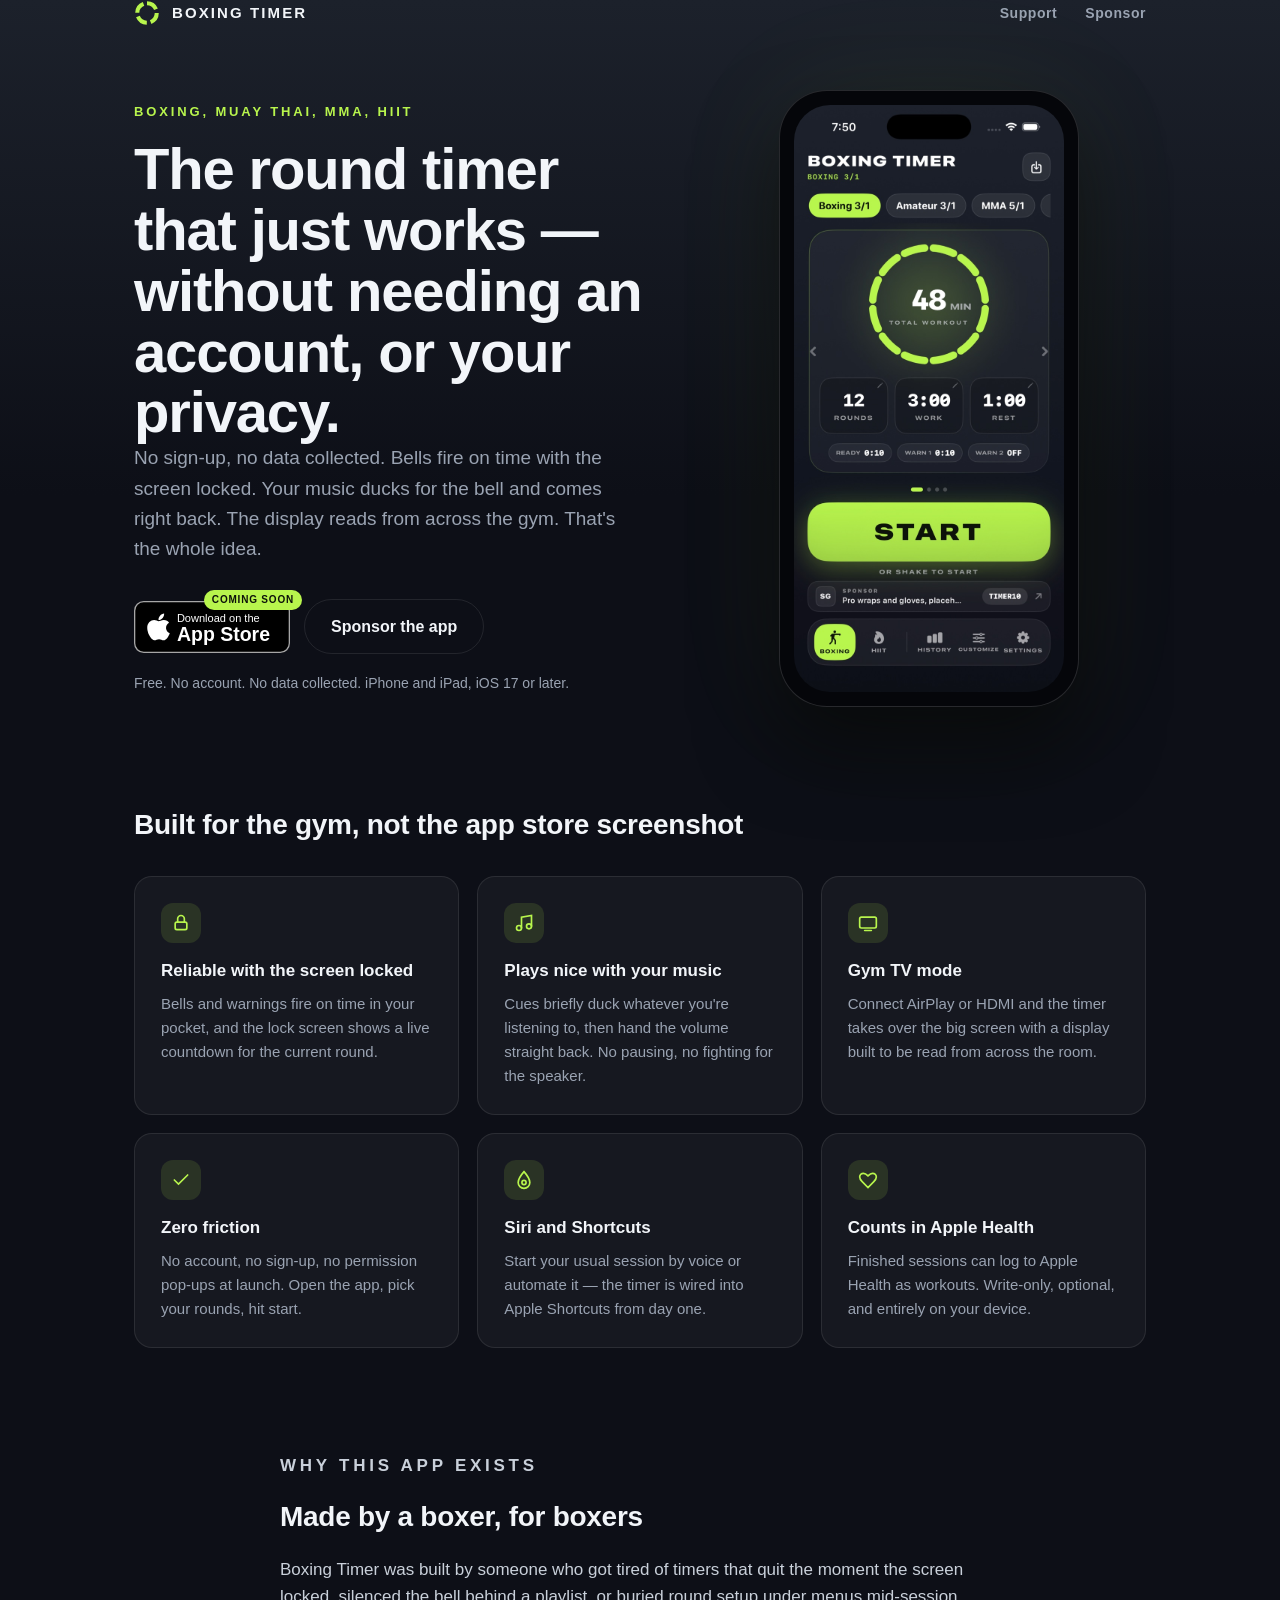
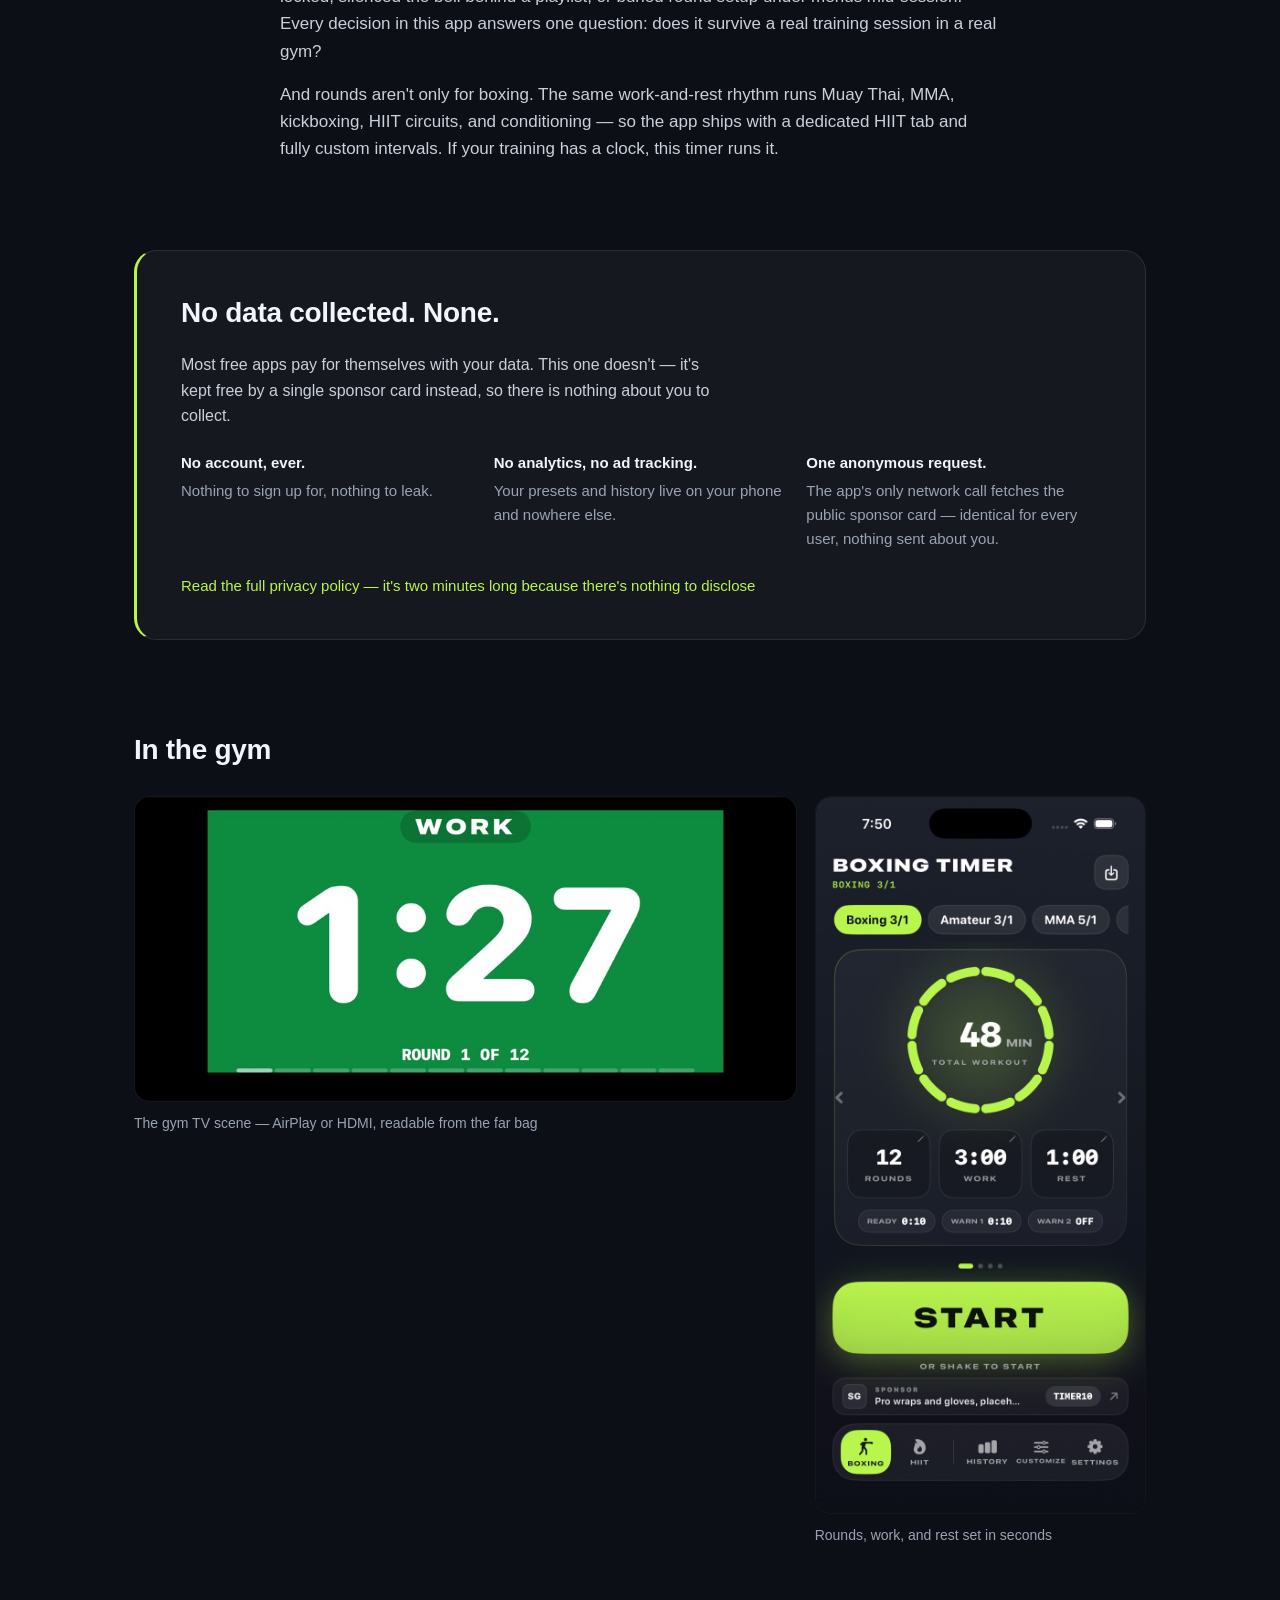
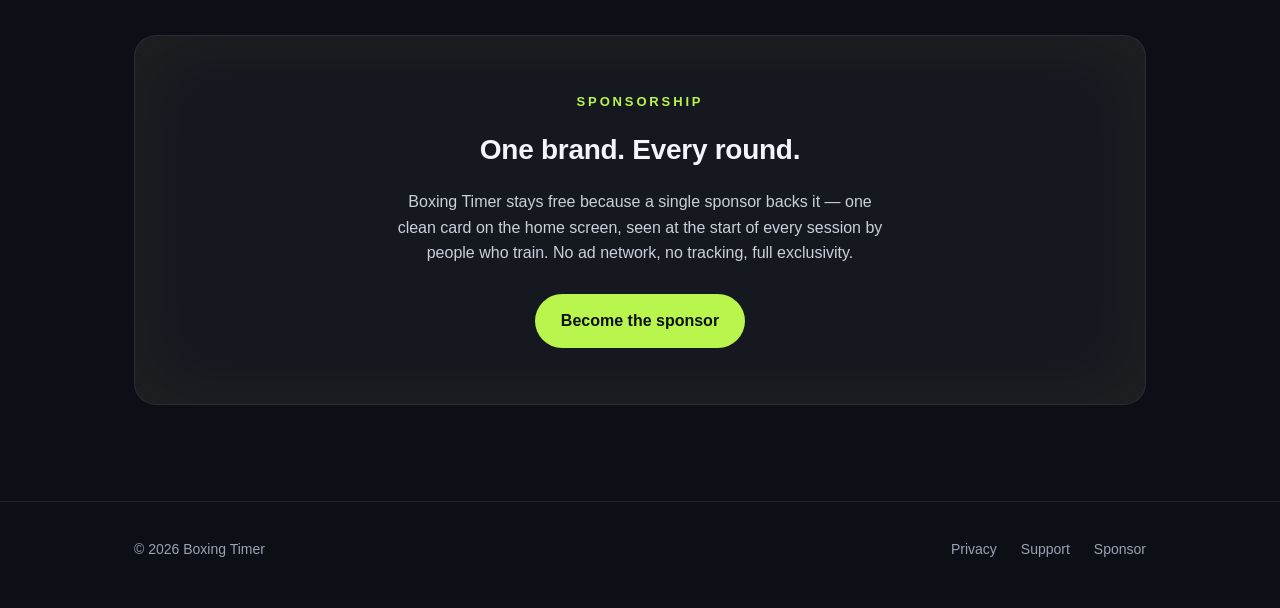
==== index.html @ a77ed573 "feat: lead hero with no-account, no-data promise" ====
<!DOCTYPE html>
<html lang="en">
<head>
<meta charset="utf-8">
<meta name="viewport" content="width=device-width, initial-scale=1">
<title>Boxing Timer — the round timer that just works</title>
<meta name="description" content="A round and interval timer for boxing, Muay Thai, MMA, and HIIT. No account, no data collected. Bells fire on time with the screen locked, your music ducks cleanly, and the display reads from across the gym.">
<meta property="og:title" content="Boxing Timer">
<meta property="og:description" content="The round timer that just works — without needing an account, or your privacy. Boxing, Muay Thai, MMA, and HIIT.">
<meta property="og:url" content="https://theboxingtimer.com">
<meta property="og:image" content="https://theboxingtimer.com/assets/screenshots/home.jpg">
<meta name="theme-color" content="#0d0f17">
<link rel="icon" href="/favicon.svg" type="image/svg+xml">
<link rel="stylesheet" href="/assets/site.css">
<style>
  .hero { display: grid; grid-template-columns: 1.1fr 0.9fr; gap: 48px; align-items: center; padding: 64px 0 40px; }
  .hero-cta { display: flex; gap: 14px; margin-top: 34px; flex-wrap: wrap; }
  .hero-note { color: var(--muted); font-size: 14px; margin-top: 18px; }
  .phone-wrap { display: flex; justify-content: center; }
  .phone {
    width: 300px; padding: 14px; border-radius: 48px;
    background: #05060a; border: 1px solid rgba(255,255,255,0.14);
    box-shadow: 0 40px 80px rgba(0,0,0,0.55), 0 0 120px rgba(184,245,77,0.07);
  }
  .screen-img { display: block; width: 100%; height: auto; border-radius: 36px; }
  .appstore-badge { position: relative; display: inline-flex; align-items: center; }
  .appstore-badge .badge-svg { height: 52px; width: auto; display: block; }
  .appstore-badge .soon-tag { position: absolute; top: -9px; right: -12px; background: var(--accent); color: var(--accent-ink); font-size: 10px; font-weight: 800; letter-spacing: 0.08em; padding: 2px 8px; border-radius: 999px; }
  .features { padding: 56px 0 0; }
  .features h2 { margin-bottom: 28px; }
  .story { max-width: 720px; margin: 0 auto; padding: 88px 0 0; }
  .story p { color: #c9d0da; font-size: 17px; margin-top: 16px; }
  .privacy-band {
    margin-top: 88px; padding: 40px 44px; border-radius: 22px;
    background: var(--panel); border: 1px solid var(--border); border-left: 3px solid var(--accent);
  }
  .privacy-band > p { color: #c9d0da; max-width: 62ch; margin-top: 8px; }
  .privacy-facts { list-style: none; padding: 0; margin: 22px 0; display: grid; grid-template-columns: repeat(3, 1fr); gap: 18px; }
  .privacy-facts li { color: var(--muted); font-size: 15px; }
  .privacy-facts strong { color: var(--text); display: block; margin-bottom: 4px; }
  .privacy-band a { font-size: 15px; }
  .shots { padding: 88px 0 0; }
  .shots h2 { margin-bottom: 24px; }
  .shots-row { display: grid; grid-template-columns: 2fr 1fr; gap: 18px; align-items: start; }
  .shots figure { margin: 0; }
  .shots img { width: 100%; height: auto; display: block; border-radius: 16px; border: 1px solid var(--border); background: #000; }
  .shots figcaption { color: var(--muted); font-size: 14px; margin-top: 10px; }
  .cta-band {
    margin-top: 88px; padding: 56px 44px; border-radius: 22px; text-align: center;
    background: var(--panel); border: 1px solid var(--border);
    box-shadow: 0 0 80px rgba(184, 245, 77, 0.06) inset;
  }
  .cta-band p:not(.kicker) { color: #c9d0da; max-width: 56ch; margin: 0 auto 28px; }
  @media (max-width: 760px) {
    .privacy-facts { grid-template-columns: 1fr; }
    .shots-row { grid-template-columns: 1fr; }
    .privacy-band, .cta-band { padding: 32px 24px; }
  }
  @media (max-width: 860px) {
    .hero { grid-template-columns: 1fr; padding-top: 32px; }
    .phone-wrap { order: -1; }
    .phone { width: 260px; }
  }
</style>
</head>
<body>

<header class="wrap">
  <nav class="nav">
    <a class="brand" href="/">
      <svg width="26" height="26" viewBox="0 0 32 32" aria-hidden="true"><circle cx="16" cy="16" r="12" fill="none" stroke="#b8f54d" stroke-width="5" stroke-dasharray="14 4.85" transform="rotate(-90 16 16)"/></svg>
      BOXING TIMER
    </a>
    <div class="nav-links">
      <a href="/support/">Support</a>
      <a href="/sponsor/">Sponsor</a>
    </div>
  </nav>
</header>

<main class="wrap">
  <section class="hero">
    <div>
      <p class="kicker">Boxing, Muay Thai, MMA, HIIT</p>
      <h1>The round timer that just works&nbsp;&mdash; without needing an account, or your privacy.</h1>
      <p class="lede">No sign-up, no data collected. Bells fire on time with the screen locked. Your music ducks for the bell and comes right back. The display reads from across the gym. That's the whole idea.</p>
      <div class="hero-cta">
        <span class="appstore-badge">
          <svg class="badge-svg" viewBox="0 0 120 40" role="img" aria-label="Download on the App Store — coming soon">
            <rect x="0.5" y="0.5" width="119" height="39" rx="7" fill="#000" stroke="#a6a6a6"/>
            <path fill="#fff" transform="translate(10,8.2) scale(0.046)" d="M318.7 268.7c-.2-36.7 16.4-64.4 50-84.8-18.8-26.9-47.2-41.7-84.7-44.6-35.5-2.9-74.3 20.7-88.5 20.7-15 0-49.4-19.7-76.4-19.7C63.3 141.2 4 184.8 4 273.5q0 39.3 14.4 81.2c12.8 36.7 59 126.7 107.2 125.2 25.2-.6 43-17.9 75.8-17.9 31.8 0 48.3 17.9 76.4 17.9 48.6-.7 90.4-82.5 102.6-119.3-65.2-30.7-61.7-90-61.7-91.9zm-56.6-164.2c27.3-32.4 24.8-61.9 24-72.5-24.1 1.4-52 16.4-67.9 34.9-17.5 19.8-27.8 44.3-25.6 71.9 26.1 2 49.9-11.4 69.5-34.3z"/>
            <text x="33" y="16" fill="#fff" font-size="8.5" font-family="-apple-system, BlinkMacSystemFont, 'Segoe UI', Roboto, sans-serif">Download on the</text>
            <text x="33" y="31" fill="#fff" font-size="15" font-weight="600" font-family="-apple-system, BlinkMacSystemFont, 'Segoe UI', Roboto, sans-serif">App Store</text>
          </svg>
          <span class="soon-tag">COMING SOON</span>
        </span>
        <a class="btn btn-ghost" href="/sponsor/">Sponsor the app</a>
      </div>
      <p class="hero-note">Free. No account. No data collected. iPhone and iPad, iOS 17 or later.</p>
    </div>
    <div class="phone-wrap">
      <div class="phone">
        <img class="screen-img" src="/assets/screenshots/home.jpg" alt="Boxing Timer home screen: preset cards, a segmented ring showing a 48 minute total workout, and a large start button" width="720" height="1565">
      </div>
    </div>
  </section>

  <section class="features">
    <h2>Built for the gym, not the app store screenshot</h2>
    <div class="grid">
      <div class="card">
        <div class="glyph"><svg width="20" height="20" viewBox="0 0 24 24" fill="none" stroke="#b8f54d" stroke-width="2" stroke-linecap="round"><rect x="5" y="11" width="14" height="9" rx="2"/><path d="M8 11V7a4 4 0 0 1 8 0v4"/></svg></div>
        <h3>Reliable with the screen locked</h3>
        <p>Bells and warnings fire on time in your pocket, and the lock screen shows a live countdown for the current round.</p>
      </div>
      <div class="card">
        <div class="glyph"><svg width="20" height="20" viewBox="0 0 24 24" fill="none" stroke="#b8f54d" stroke-width="2" stroke-linecap="round"><path d="M9 18V5l12-2v13"/><circle cx="6" cy="18" r="3"/><circle cx="18" cy="16" r="3"/></svg></div>
        <h3>Plays nice with your music</h3>
        <p>Cues briefly duck whatever you're listening to, then hand the volume straight back. No pausing, no fighting for the speaker.</p>
      </div>
      <div class="card">
        <div class="glyph"><svg width="20" height="20" viewBox="0 0 24 24" fill="none" stroke="#b8f54d" stroke-width="2" stroke-linecap="round"><rect x="2" y="5" width="20" height="13" rx="2"/><path d="M8 21h8"/></svg></div>
        <h3>Gym TV mode</h3>
        <p>Connect AirPlay or HDMI and the timer takes over the big screen with a display built to be read from across the room.</p>
      </div>
      <div class="card">
        <div class="glyph"><svg width="20" height="20" viewBox="0 0 24 24" fill="none" stroke="#b8f54d" stroke-width="2" stroke-linecap="round"><path d="M20 6 9 17l-5-5"/></svg></div>
        <h3>Zero friction</h3>
        <p>No account, no sign-up, no permission pop-ups at launch. Open the app, pick your rounds, hit start.</p>
      </div>
      <div class="card">
        <div class="glyph"><svg width="20" height="20" viewBox="0 0 24 24" fill="none" stroke="#b8f54d" stroke-width="2" stroke-linecap="round"><path d="M12 2a7 7 0 0 1 7 7c0 5-7 13-7 13S5 14 5 9a7 7 0 0 1 7-7Z" transform="rotate(180 12 12)"/><circle cx="12" cy="15" r="2.5"/></svg></div>
        <h3>Siri and Shortcuts</h3>
        <p>Start your usual session by voice or automate it — the timer is wired into Apple Shortcuts from day one.</p>
      </div>
      <div class="card">
        <div class="glyph"><svg width="20" height="20" viewBox="0 0 24 24" fill="none" stroke="#b8f54d" stroke-width="2" stroke-linecap="round"><path d="M19 14c1.5-1.5 3-3.4 3-5.5A4.5 4.5 0 0 0 17.5 4c-2 0-3.5 1-5.5 3-2-2-3.5-3-5.5-3A4.5 4.5 0 0 0 2 8.5c0 2.1 1.5 4 3 5.5l7 7Z"/></svg></div>
        <h3>Counts in Apple Health</h3>
        <p>Finished sessions can log to Apple Health as workouts. Write-only, optional, and entirely on your device.</p>
      </div>
    </div>
  </section>

  <section class="story">
    <p class="kicker">Why this app exists</p>
    <h2>Made by a boxer, for boxers</h2>
    <p>Boxing Timer was built by someone who got tired of timers that quit the moment the screen locked, silenced the bell behind a playlist, or buried round setup under menus mid-session. Every decision in this app answers one question: does it survive a real training session in a real gym?</p>
    <p>And rounds aren't only for boxing. The same work-and-rest rhythm runs Muay Thai, MMA, kickboxing, HIIT circuits, and conditioning — so the app ships with a dedicated HIIT tab and fully custom intervals. If your training has a clock, this timer runs it.</p>
  </section>

  <section class="privacy-band">
    <h2>No data collected. None.</h2>
    <p>Most free apps pay for themselves with your data. This one doesn't — it's kept free by a single sponsor card instead, so there is nothing about you to collect.</p>
    <ul class="privacy-facts">
      <li><strong>No account, ever.</strong> Nothing to sign up for, nothing to leak.</li>
      <li><strong>No analytics, no ad tracking.</strong> Your presets and history live on your phone and nowhere else.</li>
      <li><strong>One anonymous request.</strong> The app's only network call fetches the public sponsor card — identical for every user, nothing sent about you.</li>
    </ul>
    <a href="/privacy/">Read the full privacy policy — it's two minutes long because there's nothing to disclose</a>
  </section>

  <section class="shots">
    <h2>In the gym</h2>
    <div class="shots-row">
      <figure>
        <img src="/assets/screenshots/tv.jpg" alt="Boxing Timer gym TV scene showing a green work round with a large countdown">
        <figcaption>The gym TV scene — AirPlay or HDMI, readable from the far bag</figcaption>
      </figure>
      <figure>
        <img src="/assets/screenshots/home.jpg" alt="Boxing Timer home screen with preset cards and start button">
        <figcaption>Rounds, work, and rest set in seconds</figcaption>
      </figure>
    </div>
  </section>

  <section class="cta-band">
    <p class="kicker">Sponsorship</p>
    <h2>One brand. Every round.</h2>
    <p>Boxing Timer stays free because a single sponsor backs it — one clean card on the home screen, seen at the start of every session by people who train. No ad network, no tracking, full exclusivity.</p>
    <a class="btn btn-primary" href="/sponsor/">Become the sponsor</a>
  </section>
</main>

<footer>
  <div class="wrap foot">
    <span>&copy; 2026 Boxing Timer</span>
    <div class="foot-links">
      <a href="/privacy/">Privacy</a>
      <a href="/support/">Support</a>
      <a href="/sponsor/">Sponsor</a>
    </div>
  </div>
</footer>

</body>
</html>
---- assets/site.css ----
:root {
  --bg-top: #1c212b;
  --bg-bottom: #0d0f17;
  --panel: rgba(255, 255, 255, 0.04);
  --border: rgba(255, 255, 255, 0.09);
  --text: #f2f5f9;
  --muted: #9aa3b2;
  --accent: #b8f54d;
  --accent-ink: #0d120a;
  --work: #0d8c40;
  --rest: #c71f1f;
  --ready: #ed9e0d;
}

* { margin: 0; padding: 0; box-sizing: border-box; }

html { scroll-behavior: smooth; }

body {
  font-family: -apple-system, BlinkMacSystemFont, "Segoe UI", Roboto, Helvetica, Arial, sans-serif;
  background: linear-gradient(180deg, var(--bg-top) 0%, var(--bg-bottom) 55%) fixed, var(--bg-bottom);
  color: var(--text);
  line-height: 1.6;
  -webkit-font-smoothing: antialiased;
}

.wrap { max-width: 1060px; margin: 0 auto; padding: 0 24px; }

a { color: var(--accent); text-decoration: none; }
a:hover { text-decoration: underline; }

/* Header */
header { padding: 28px 0; }
.nav { display: flex; align-items: center; justify-content: space-between; }
.brand { display: flex; align-items: center; gap: 12px; color: var(--text); font-weight: 800; letter-spacing: 0.14em; font-size: 15px; }
.brand:hover { text-decoration: none; }
.brand svg { display: block; }
.nav-links { display: flex; gap: 28px; }
.nav-links a { color: var(--muted); font-size: 14px; font-weight: 600; letter-spacing: 0.04em; }
.nav-links a:hover { color: var(--text); text-decoration: none; }

/* Type */
h1 { font-size: clamp(38px, 6vw, 58px); line-height: 1.05; font-weight: 800; letter-spacing: -0.02em; }
h2 { font-size: 28px; font-weight: 800; letter-spacing: -0.01em; margin-bottom: 16px; }
.kicker { color: var(--accent); font-size: 13px; font-weight: 700; letter-spacing: 0.22em; text-transform: uppercase; margin-bottom: 16px; }
.lede { color: var(--muted); font-size: 19px; max-width: 46ch; }

/* Buttons */
.btn { display: inline-flex; align-items: center; gap: 10px; padding: 14px 26px; border-radius: 999px; font-weight: 700; font-size: 16px; }
.btn-primary { background: var(--accent); color: var(--accent-ink); }
.btn-primary:hover { text-decoration: none; filter: brightness(1.06); }
.btn-ghost { border: 1px solid var(--border); color: var(--text); }
.btn-ghost:hover { text-decoration: none; border-color: var(--muted); }

/* Cards */
.grid { display: grid; grid-template-columns: repeat(3, 1fr); gap: 18px; }
.card { background: var(--panel); border: 1px solid var(--border); border-radius: 18px; padding: 26px; }
.card h3 { font-size: 17px; font-weight: 700; margin: 14px 0 8px; }
.card p { color: var(--muted); font-size: 15px; }
.card .glyph { width: 40px; height: 40px; border-radius: 12px; background: rgba(184, 245, 77, 0.12); display: flex; align-items: center; justify-content: center; }

/* Prose pages (privacy, support, sponsor) */
.prose { max-width: 720px; margin: 0 auto; padding: 40px 0 80px; }
.prose h1 { font-size: 38px; margin-bottom: 8px; }
.prose .updated { color: var(--muted); font-size: 14px; margin-bottom: 40px; }
.prose h2 { font-size: 21px; margin: 40px 0 12px; }
.prose p, .prose li { color: #c9d0da; font-size: 16px; }
.prose ul { padding-left: 22px; margin: 12px 0; }
.prose li { margin: 6px 0; }
.prose strong { color: var(--text); }
.prose .callout { background: var(--panel); border: 1px solid var(--border); border-left: 3px solid var(--accent); border-radius: 12px; padding: 18px 22px; margin: 24px 0; }

/* Footer */
footer { border-top: 1px solid var(--border); margin-top: 96px; padding: 36px 0 48px; }
.foot { display: flex; align-items: center; justify-content: space-between; flex-wrap: wrap; gap: 16px; }
.foot-links { display: flex; gap: 24px; }
.foot a, .foot span { color: var(--muted); font-size: 14px; }
.foot a:hover { color: var(--text); text-decoration: none; }

@media (max-width: 760px) {
  .grid { grid-template-columns: 1fr; }
  .nav-links { gap: 18px; }
}
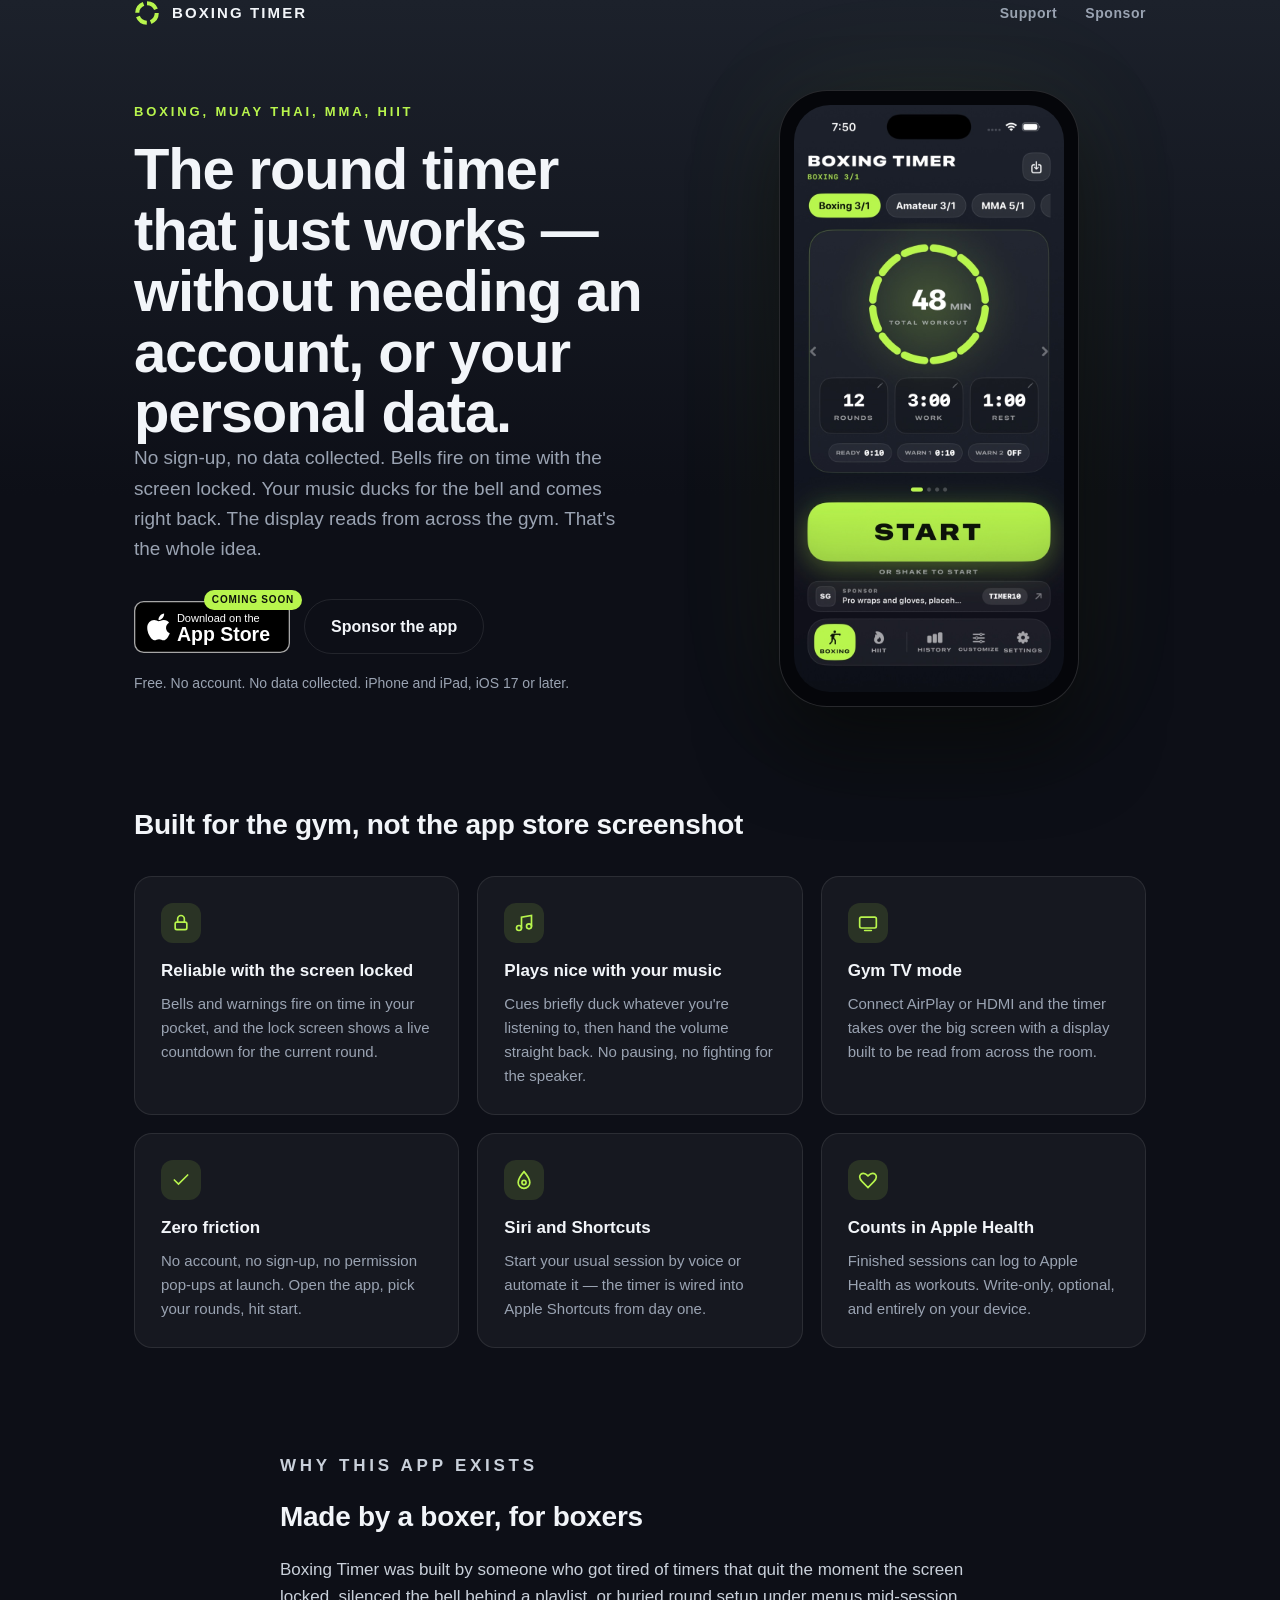
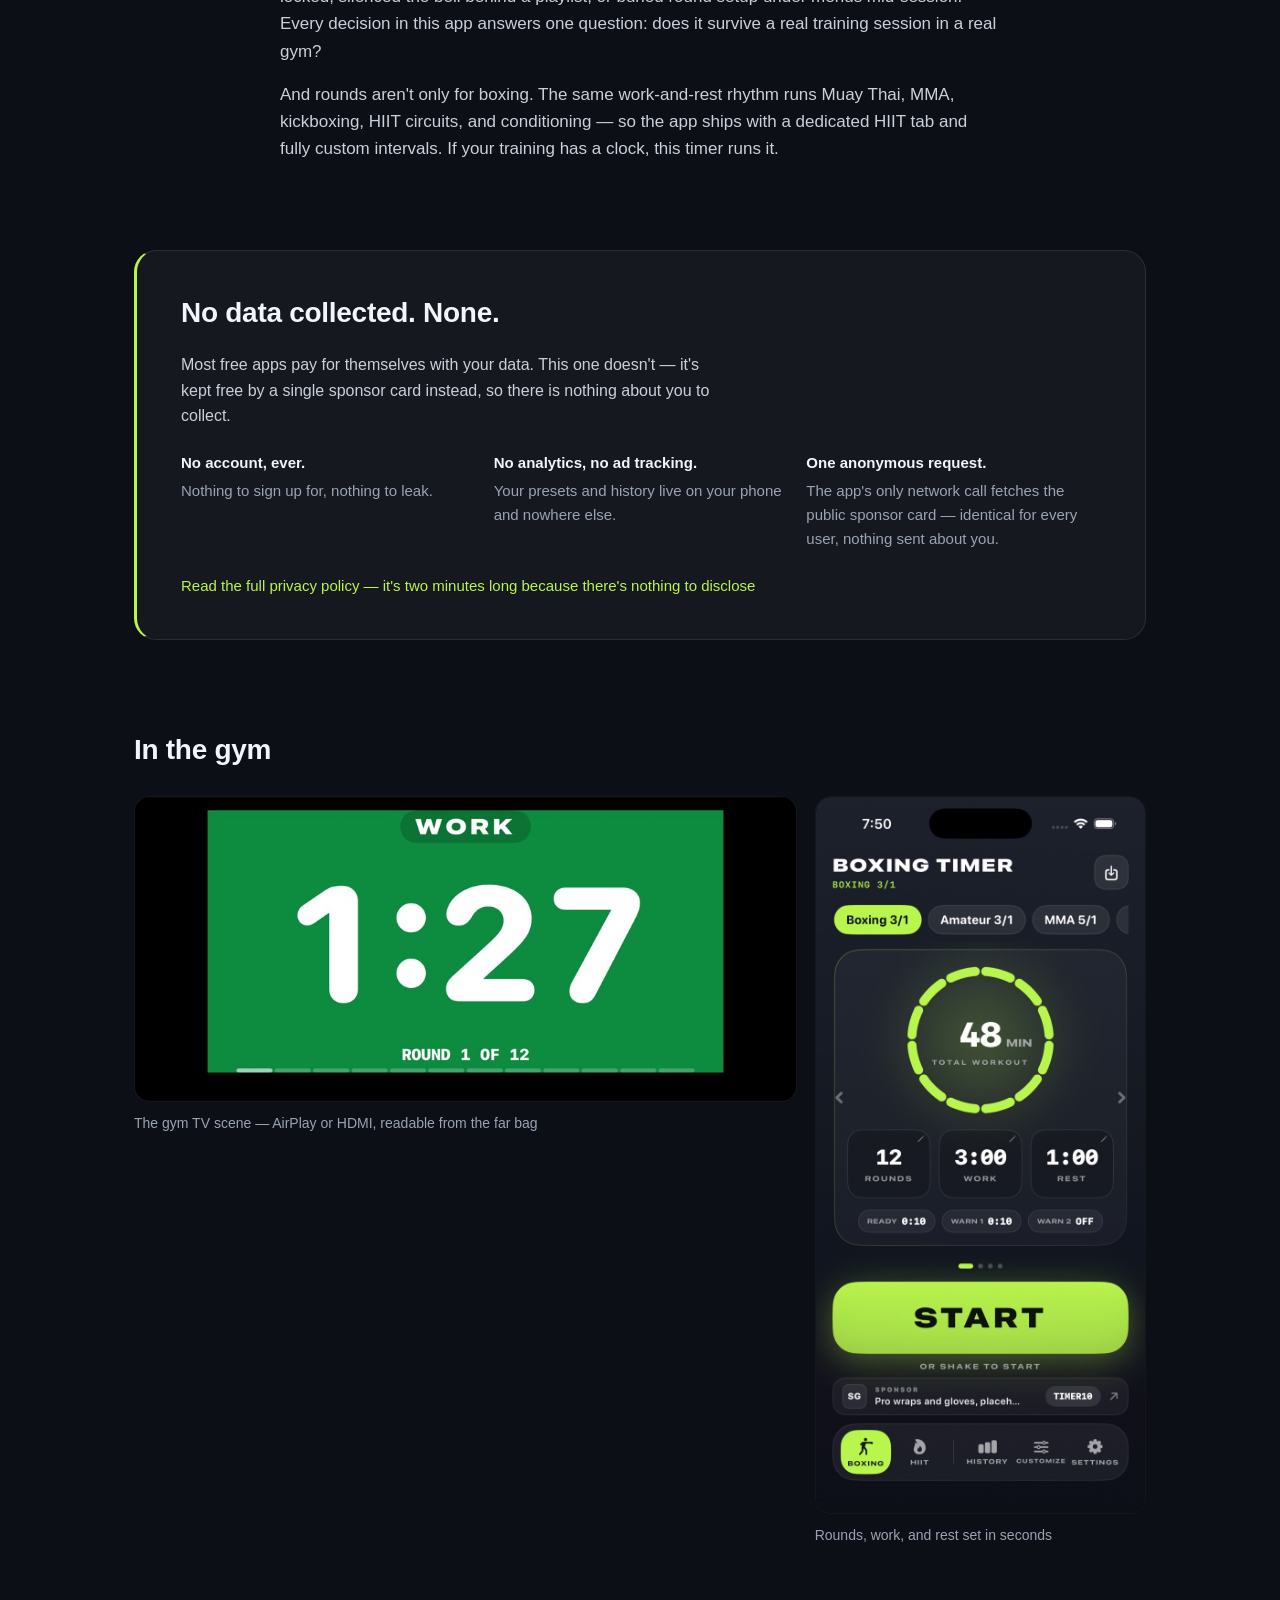
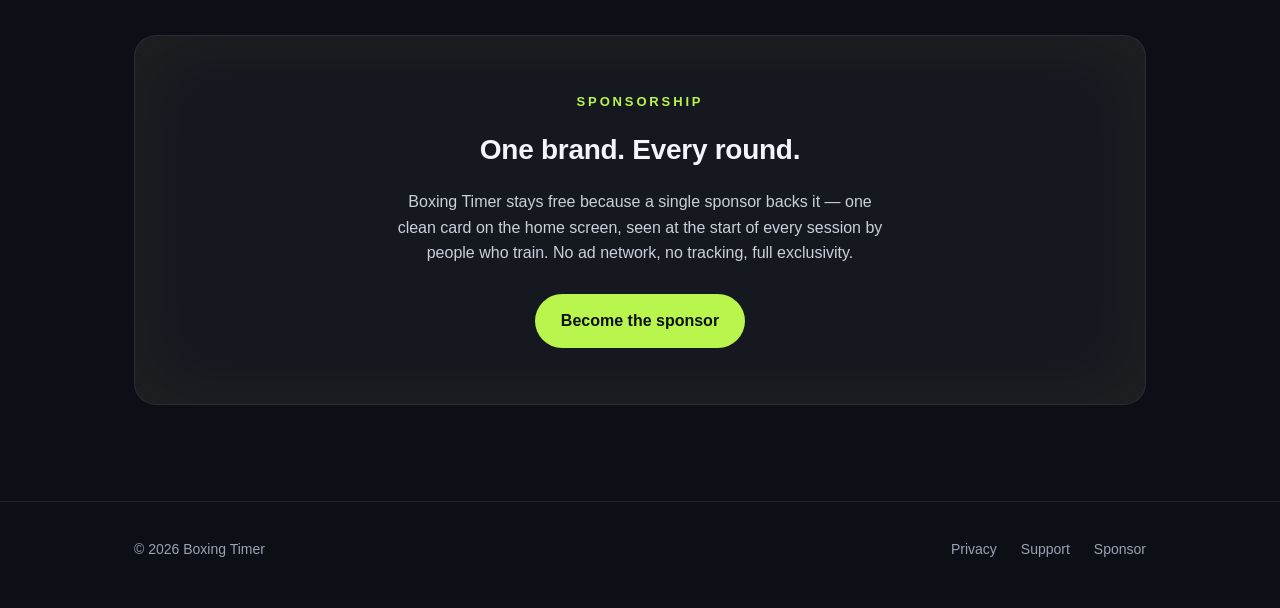
==== commit 782622a8: "feat: say personal data instead of privacy in the hero" ====
--- a/index.html
+++ b/index.html
@@ -6,7 +6,7 @@
 <title>Boxing Timer — the round timer that just works</title>
 <meta name="description" content="A round and interval timer for boxing, Muay Thai, MMA, and HIIT. No account, no data collected. Bells fire on time with the screen locked, your music ducks cleanly, and the display reads from across the gym.">
 <meta property="og:title" content="Boxing Timer">
-<meta property="og:description" content="The round timer that just works — without needing an account, or your privacy. Boxing, Muay Thai, MMA, and HIIT.">
+<meta property="og:description" content="The round timer that just works — without needing an account, or your personal data. Boxing, Muay Thai, MMA, and HIIT.">
 <meta property="og:url" content="https://theboxingtimer.com">
 <meta property="og:image" content="https://theboxingtimer.com/assets/screenshots/home.jpg">
 <meta name="theme-color" content="#0d0f17">
@@ -82,7 +82,7 @@
   <section class="hero">
     <div>
       <p class="kicker">Boxing, Muay Thai, MMA, HIIT</p>
-      <h1>The round timer that just works&nbsp;&mdash; without needing an account, or your privacy.</h1>
+      <h1>The round timer that just works&nbsp;&mdash; without needing an account, or your personal data.</h1>
       <p class="lede">No sign-up, no data collected. Bells fire on time with the screen locked. Your music ducks for the bell and comes right back. The display reads from across the gym. That's the whole idea.</p>
       <div class="hero-cta">
         <span class="appstore-badge">
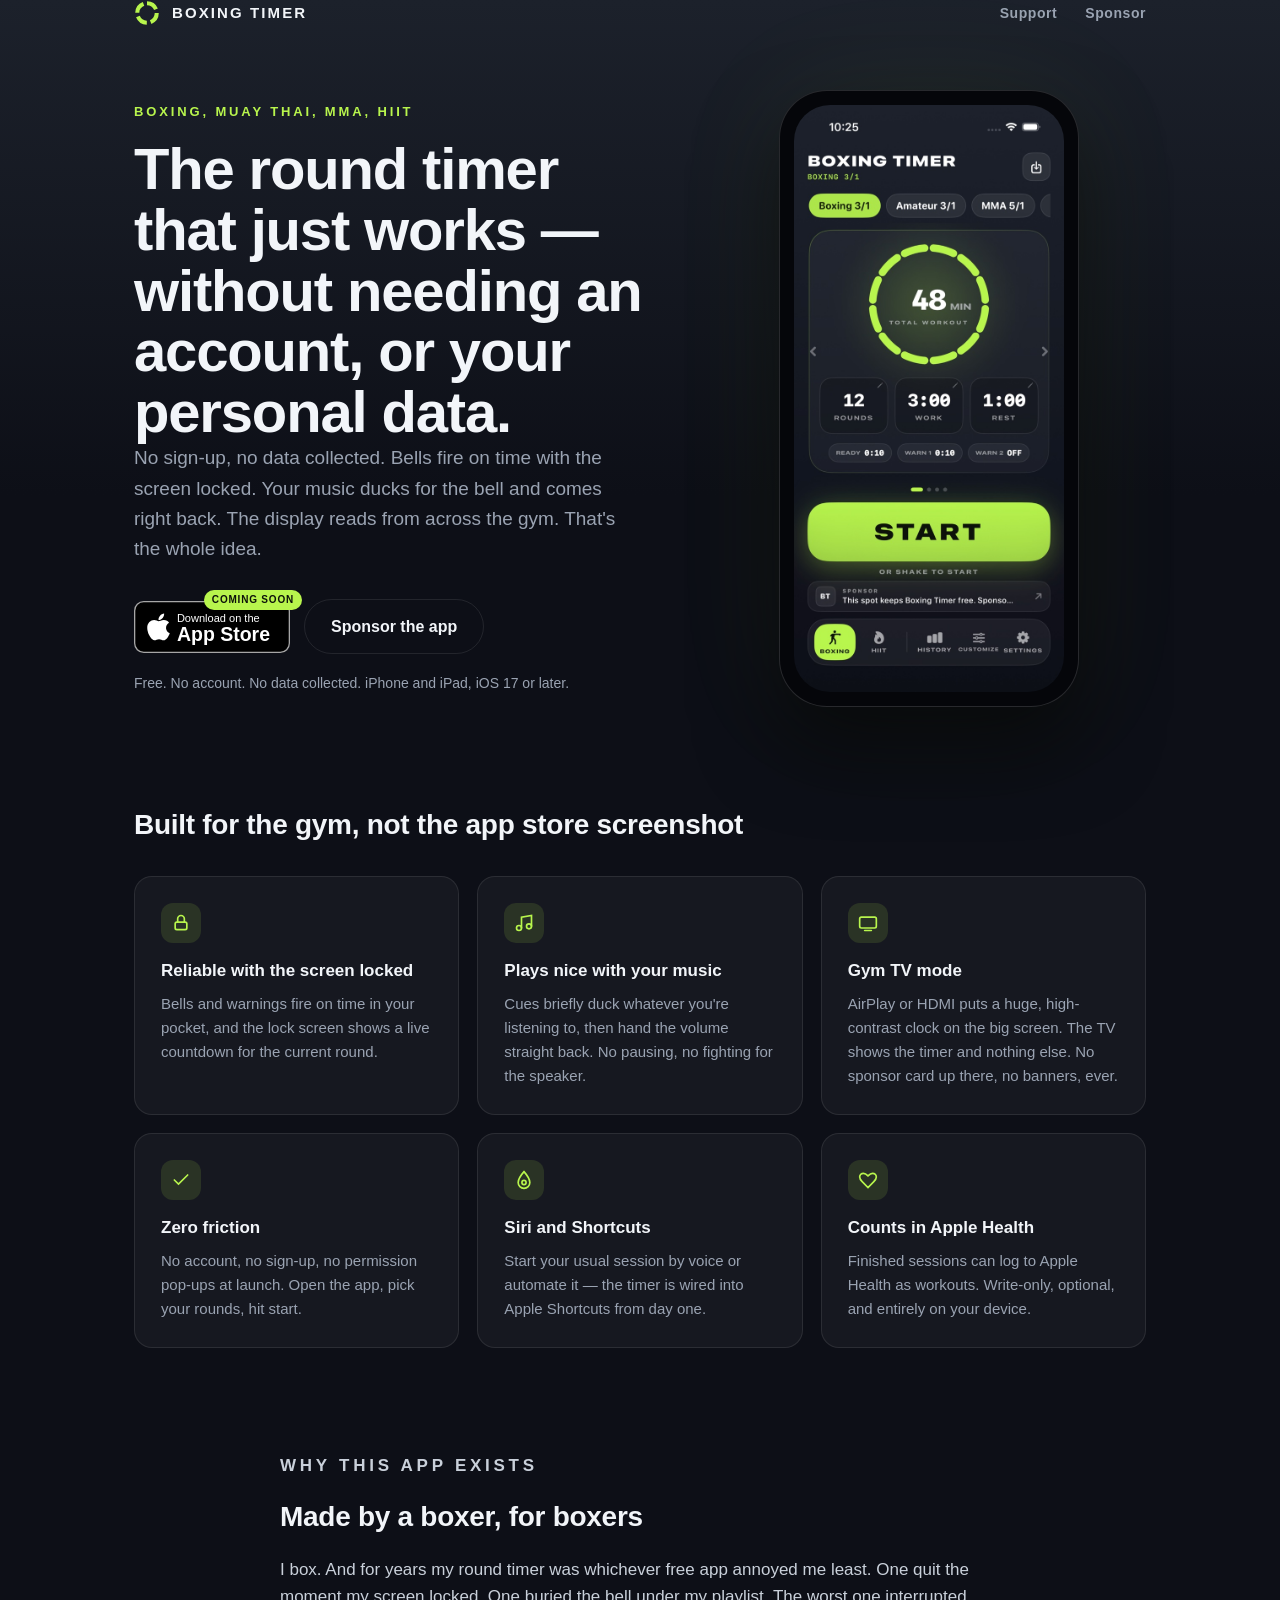
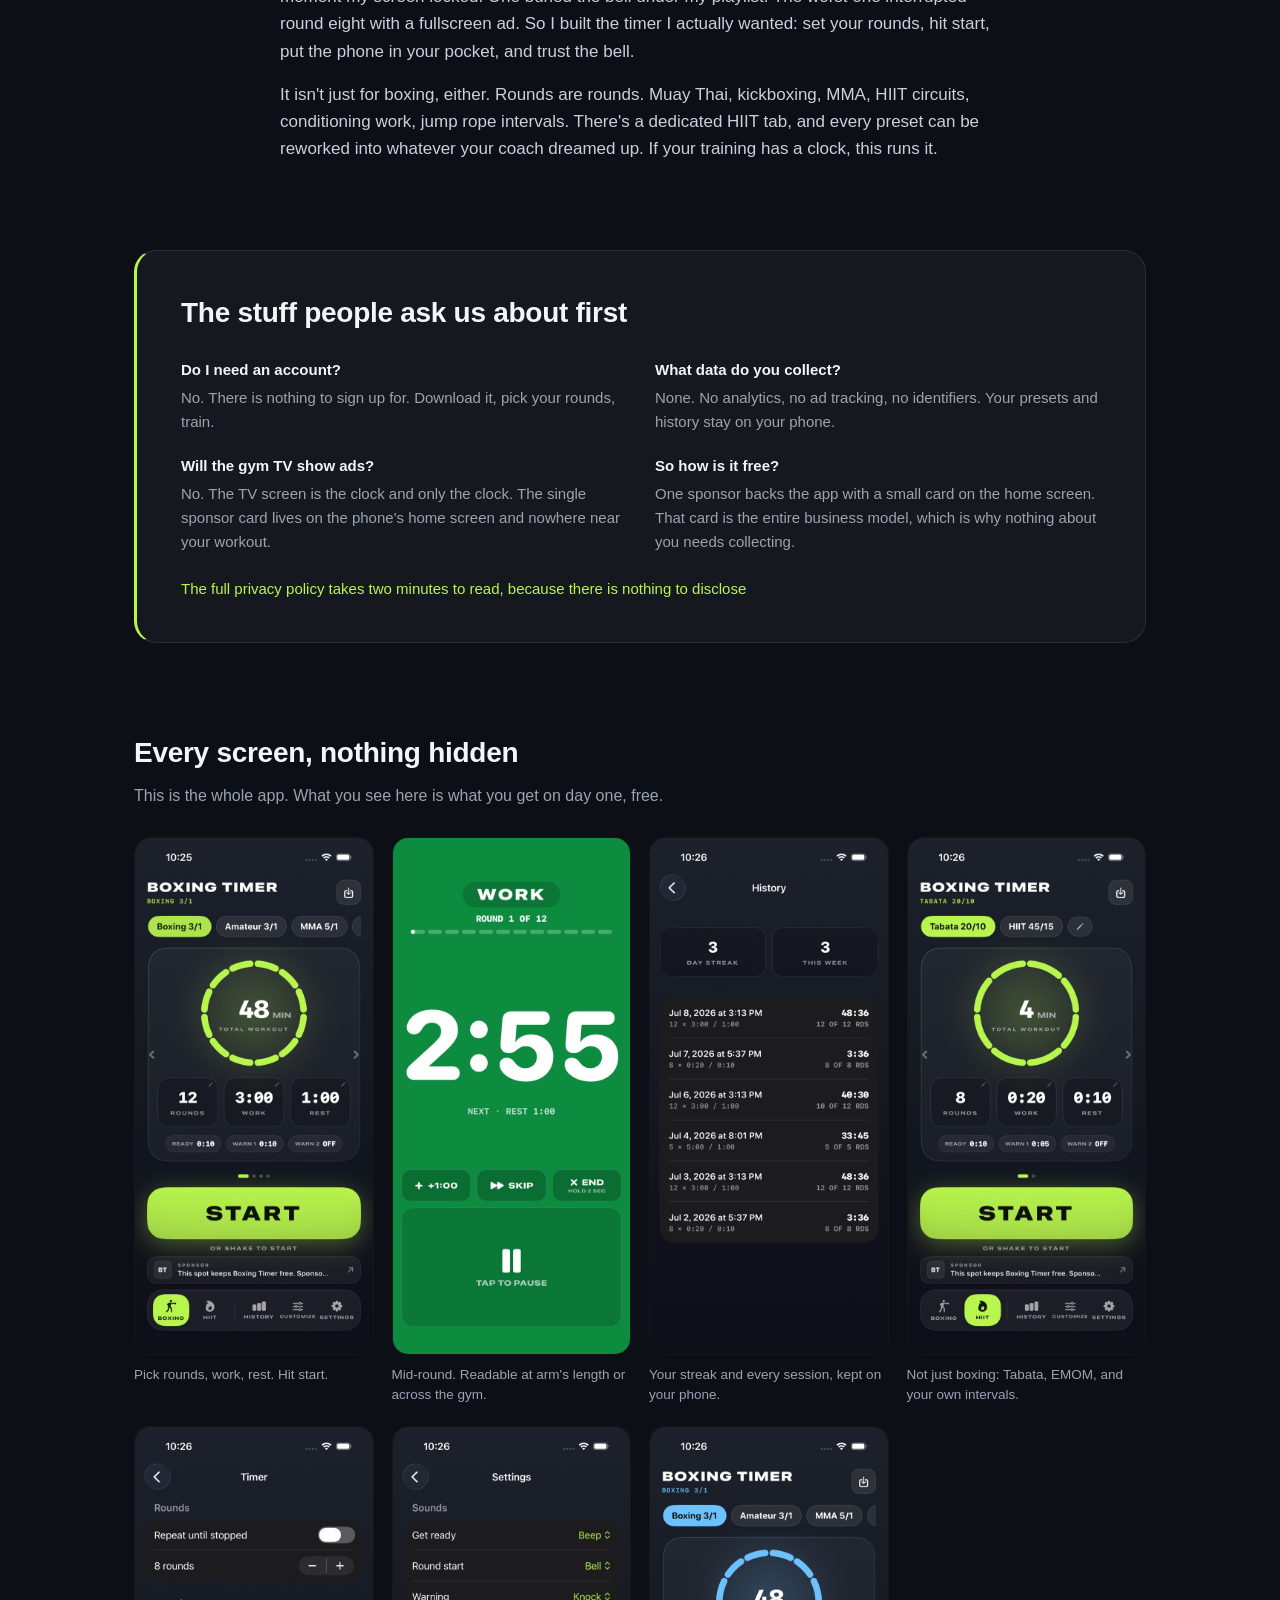
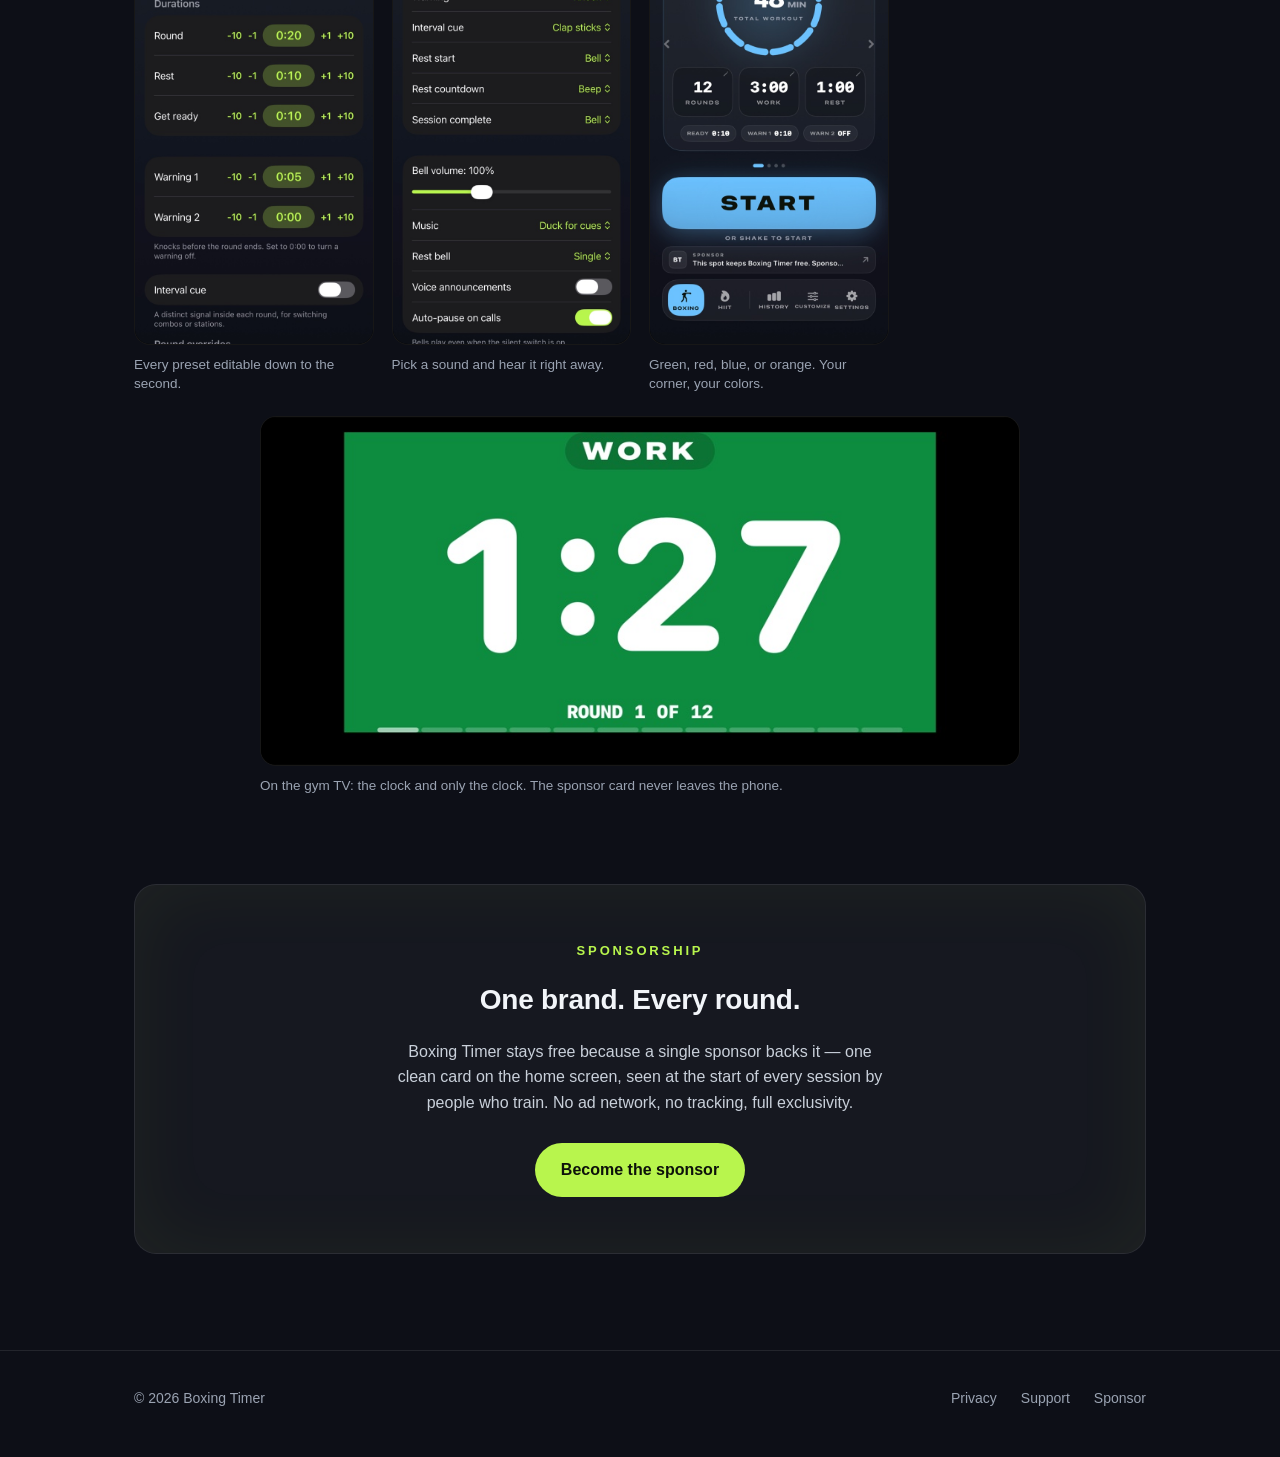
==== commit e3bdd877: "feat: full screenshot set, faq band, first-person story, cleaner tv copy" ====
--- a/index.html
+++ b/index.html
@@ -35,16 +35,19 @@
     background: var(--panel); border: 1px solid var(--border); border-left: 3px solid var(--accent);
   }
   .privacy-band > p { color: #c9d0da; max-width: 62ch; margin-top: 8px; }
-  .privacy-facts { list-style: none; padding: 0; margin: 22px 0; display: grid; grid-template-columns: repeat(3, 1fr); gap: 18px; }
+  .privacy-facts { list-style: none; padding: 0; margin: 22px 0; display: grid; grid-template-columns: repeat(2, 1fr); gap: 20px 28px; }
   .privacy-facts li { color: var(--muted); font-size: 15px; }
   .privacy-facts strong { color: var(--text); display: block; margin-bottom: 4px; }
   .privacy-band a { font-size: 15px; }
   .shots { padding: 88px 0 0; }
-  .shots h2 { margin-bottom: 24px; }
-  .shots-row { display: grid; grid-template-columns: 2fr 1fr; gap: 18px; align-items: start; }
+  .shots h2 { margin-bottom: 8px; }
+  .shots-intro { color: var(--muted); margin-bottom: 28px; }
+  .shots-row { display: grid; grid-template-columns: repeat(4, 1fr); gap: 22px 18px; align-items: start; }
   .shots figure { margin: 0; }
+  .shots figure.wide { grid-column: 1 / -1; max-width: 760px; justify-self: center; }
   .shots img { width: 100%; height: auto; display: block; border-radius: 16px; border: 1px solid var(--border); background: #000; }
-  .shots figcaption { color: var(--muted); font-size: 14px; margin-top: 10px; }
+  .shots figcaption { color: var(--muted); font-size: 13.5px; margin-top: 10px; line-height: 1.45; }
+  @media (max-width: 900px) { .shots-row { grid-template-columns: repeat(2, 1fr); } }
   .cta-band {
     margin-top: 88px; padding: 56px 44px; border-radius: 22px; text-align: center;
     background: var(--panel); border: 1px solid var(--border);
@@ -121,7 +124,7 @@
       <div class="card">
         <div class="glyph"><svg width="20" height="20" viewBox="0 0 24 24" fill="none" stroke="#b8f54d" stroke-width="2" stroke-linecap="round"><rect x="2" y="5" width="20" height="13" rx="2"/><path d="M8 21h8"/></svg></div>
         <h3>Gym TV mode</h3>
-        <p>Connect AirPlay or HDMI and the timer takes over the big screen with a display built to be read from across the room.</p>
+        <p>AirPlay or HDMI puts a huge, high-contrast clock on the big screen. The TV shows the timer and nothing else. No sponsor card up there, no banners, ever.</p>
       </div>
       <div class="card">
         <div class="glyph"><svg width="20" height="20" viewBox="0 0 24 24" fill="none" stroke="#b8f54d" stroke-width="2" stroke-linecap="round"><path d="M20 6 9 17l-5-5"/></svg></div>
@@ -144,31 +147,56 @@
   <section class="story">
     <p class="kicker">Why this app exists</p>
     <h2>Made by a boxer, for boxers</h2>
-    <p>Boxing Timer was built by someone who got tired of timers that quit the moment the screen locked, silenced the bell behind a playlist, or buried round setup under menus mid-session. Every decision in this app answers one question: does it survive a real training session in a real gym?</p>
-    <p>And rounds aren't only for boxing. The same work-and-rest rhythm runs Muay Thai, MMA, kickboxing, HIIT circuits, and conditioning — so the app ships with a dedicated HIIT tab and fully custom intervals. If your training has a clock, this timer runs it.</p>
+    <p>I box. And for years my round timer was whichever free app annoyed me least. One quit the moment my screen locked. One buried the bell under my playlist. The worst one interrupted round eight with a fullscreen ad. So I built the timer I actually wanted: set your rounds, hit start, put the phone in your pocket, and trust the bell.</p>
+    <p>It isn't just for boxing, either. Rounds are rounds. Muay Thai, kickboxing, MMA, HIIT circuits, conditioning work, jump rope intervals. There's a dedicated HIIT tab, and every preset can be reworked into whatever your coach dreamed up. If your training has a clock, this runs it.</p>
   </section>
 
   <section class="privacy-band">
-    <h2>No data collected. None.</h2>
-    <p>Most free apps pay for themselves with your data. This one doesn't — it's kept free by a single sponsor card instead, so there is nothing about you to collect.</p>
+    <h2>The stuff people ask us about first</h2>
     <ul class="privacy-facts">
-      <li><strong>No account, ever.</strong> Nothing to sign up for, nothing to leak.</li>
-      <li><strong>No analytics, no ad tracking.</strong> Your presets and history live on your phone and nowhere else.</li>
-      <li><strong>One anonymous request.</strong> The app's only network call fetches the public sponsor card — identical for every user, nothing sent about you.</li>
+      <li><strong>Do I need an account?</strong> No. There is nothing to sign up for. Download it, pick your rounds, train.</li>
+      <li><strong>What data do you collect?</strong> None. No analytics, no ad tracking, no identifiers. Your presets and history stay on your phone.</li>
+      <li><strong>Will the gym TV show ads?</strong> No. The TV screen is the clock and only the clock. The single sponsor card lives on the phone's home screen and nowhere near your workout.</li>
+      <li><strong>So how is it free?</strong> One sponsor backs the app with a small card on the home screen. That card is the entire business model, which is why nothing about you needs collecting.</li>
     </ul>
-    <a href="/privacy/">Read the full privacy policy — it's two minutes long because there's nothing to disclose</a>
+    <a href="/privacy/">The full privacy policy takes two minutes to read, because there is nothing to disclose</a>
   </section>
 
   <section class="shots">
-    <h2>In the gym</h2>
+    <h2>Every screen, nothing hidden</h2>
+    <p class="shots-intro">This is the whole app. What you see here is what you get on day one, free.</p>
     <div class="shots-row">
       <figure>
-        <img src="/assets/screenshots/tv.jpg" alt="Boxing Timer gym TV scene showing a green work round with a large countdown">
-        <figcaption>The gym TV scene — AirPlay or HDMI, readable from the far bag</figcaption>
-      </figure>
-      <figure>
-        <img src="/assets/screenshots/home.jpg" alt="Boxing Timer home screen with preset cards and start button">
-        <figcaption>Rounds, work, and rest set in seconds</figcaption>
+        <img src="/assets/screenshots/home.jpg" alt="Home screen with boxing presets, a segmented ring, and a large start button">
+        <figcaption>Pick rounds, work, rest. Hit start.</figcaption>
+      </figure>
+      <figure>
+        <img src="/assets/screenshots/session.jpg" alt="A running work round with the countdown and round number">
+        <figcaption>Mid-round. Readable at arm's length or across the gym.</figcaption>
+      </figure>
+      <figure>
+        <img src="/assets/screenshots/history.jpg" alt="History screen with weekly stats and logged workouts">
+        <figcaption>Your streak and every session, kept on your phone.</figcaption>
+      </figure>
+      <figure>
+        <img src="/assets/screenshots/hiit.jpg" alt="HIIT tab with Tabata and interval presets">
+        <figcaption>Not just boxing: Tabata, EMOM, and your own intervals.</figcaption>
+      </figure>
+      <figure>
+        <img src="/assets/screenshots/customize.jpg" alt="Customize screen for editing presets">
+        <figcaption>Every preset editable down to the second.</figcaption>
+      </figure>
+      <figure>
+        <img src="/assets/screenshots/settings.jpg" alt="Settings screen with sound choices">
+        <figcaption>Pick a sound and hear it right away.</figcaption>
+      </figure>
+      <figure>
+        <img src="/assets/screenshots/home-blue.jpg" alt="The home screen re-themed in the blue accent color">
+        <figcaption>Green, red, blue, or orange. Your corner, your colors.</figcaption>
+      </figure>
+      <figure class="wide">
+        <img src="/assets/screenshots/tv.jpg" alt="The gym TV scene: a large green work round countdown">
+        <figcaption>On the gym TV: the clock and only the clock. The sponsor card never leaves the phone.</figcaption>
       </figure>
     </div>
   </section>
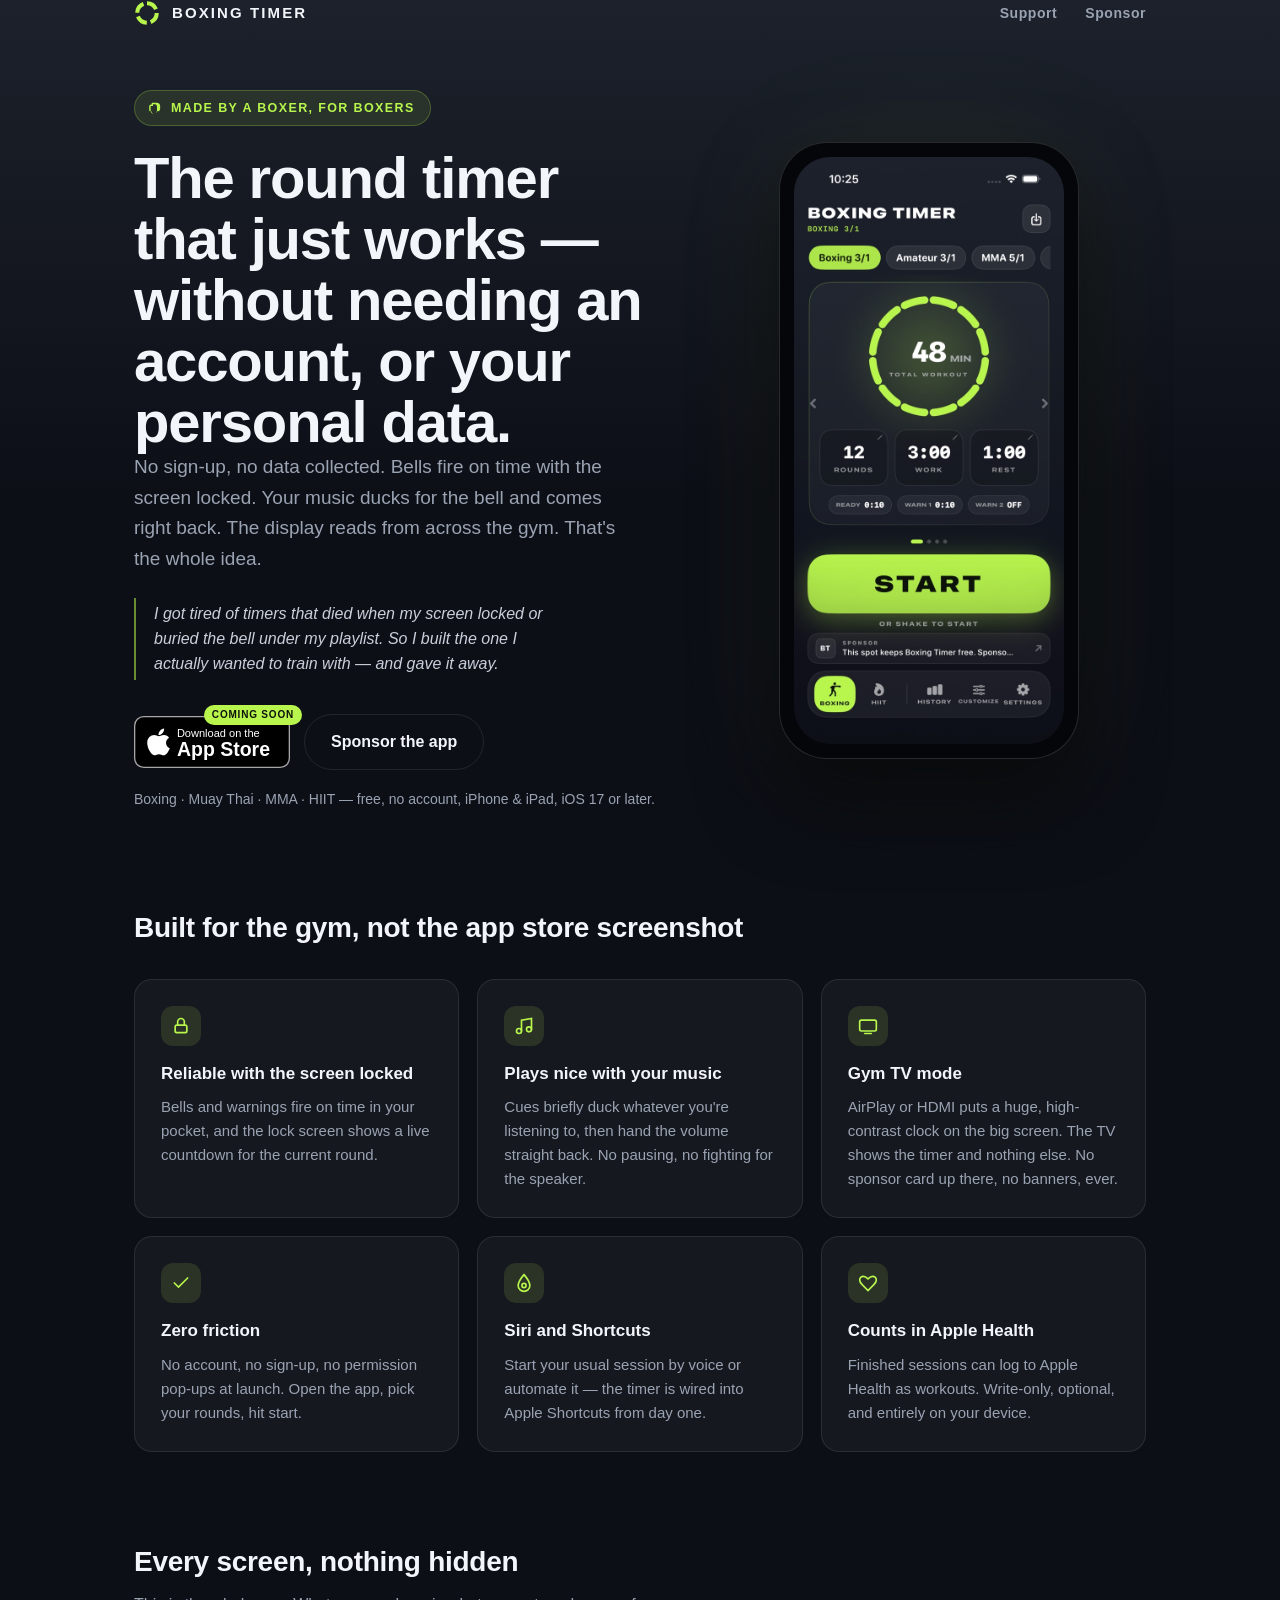
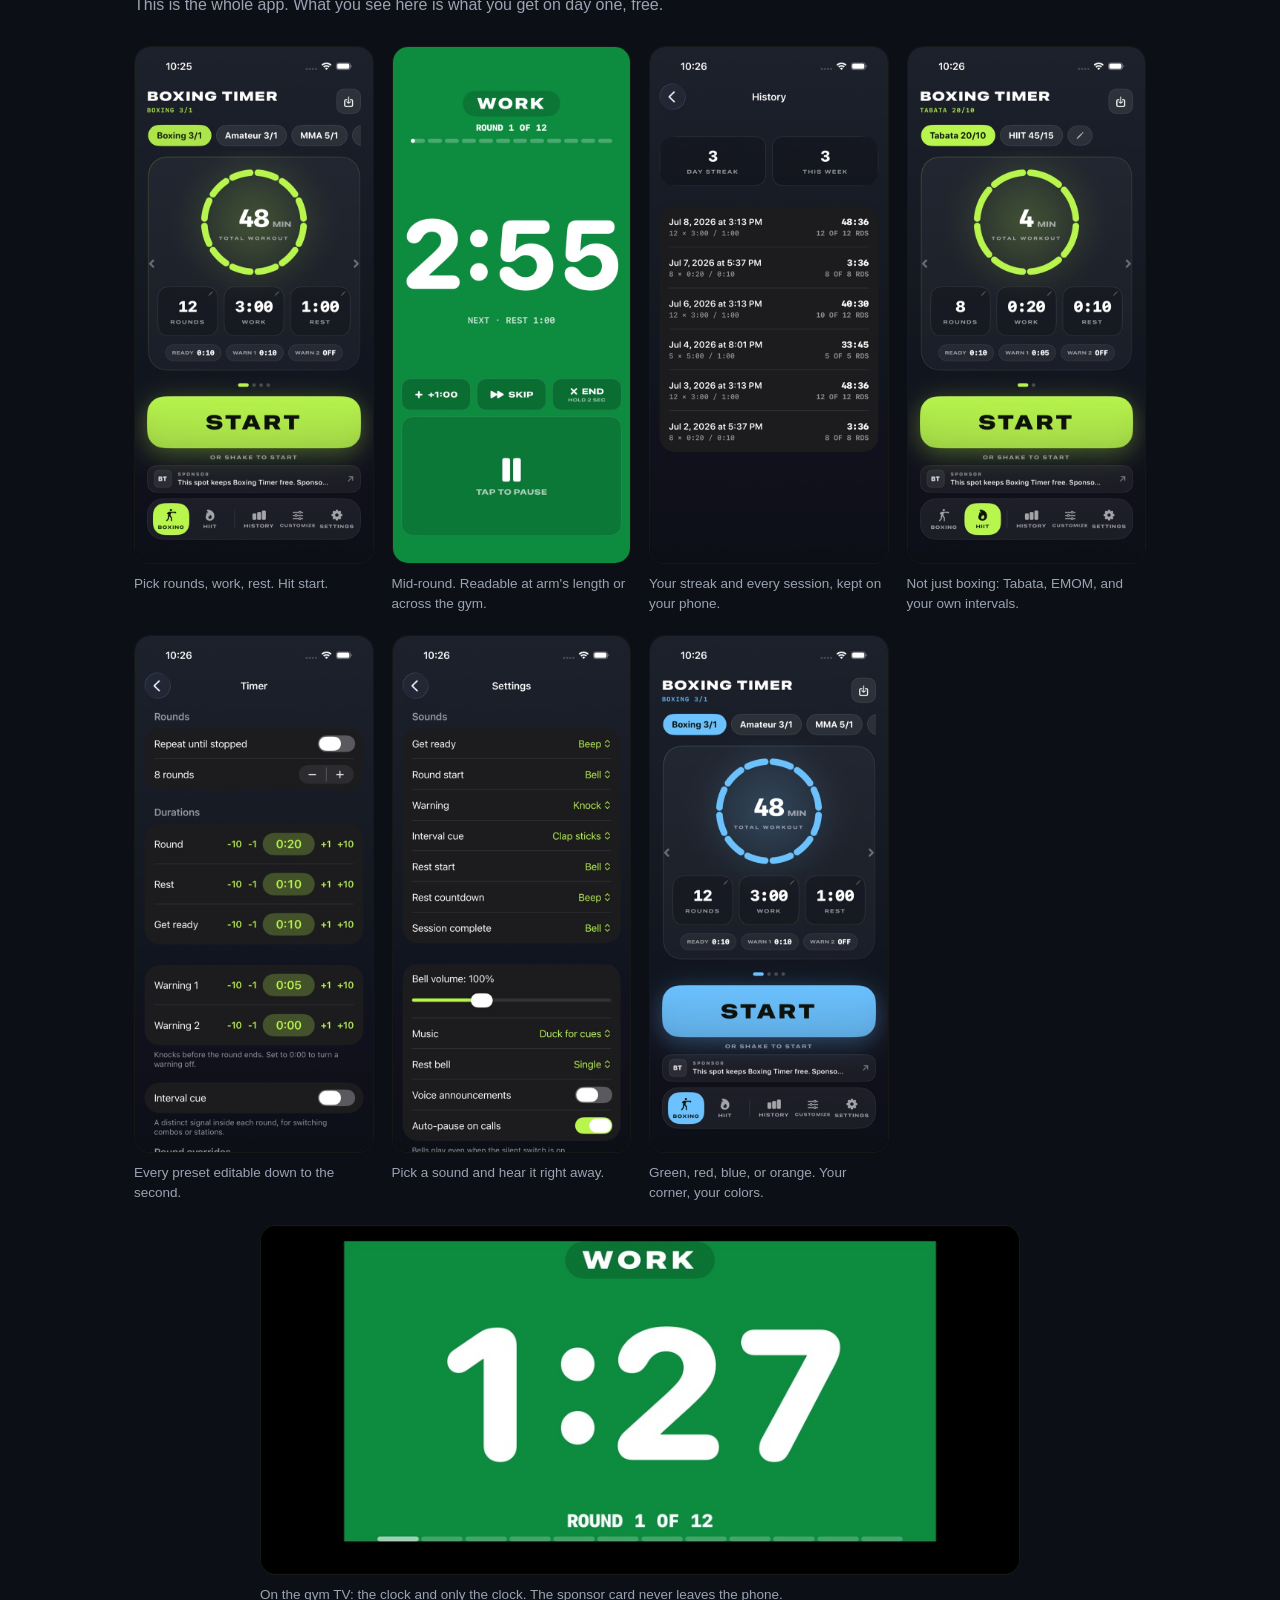
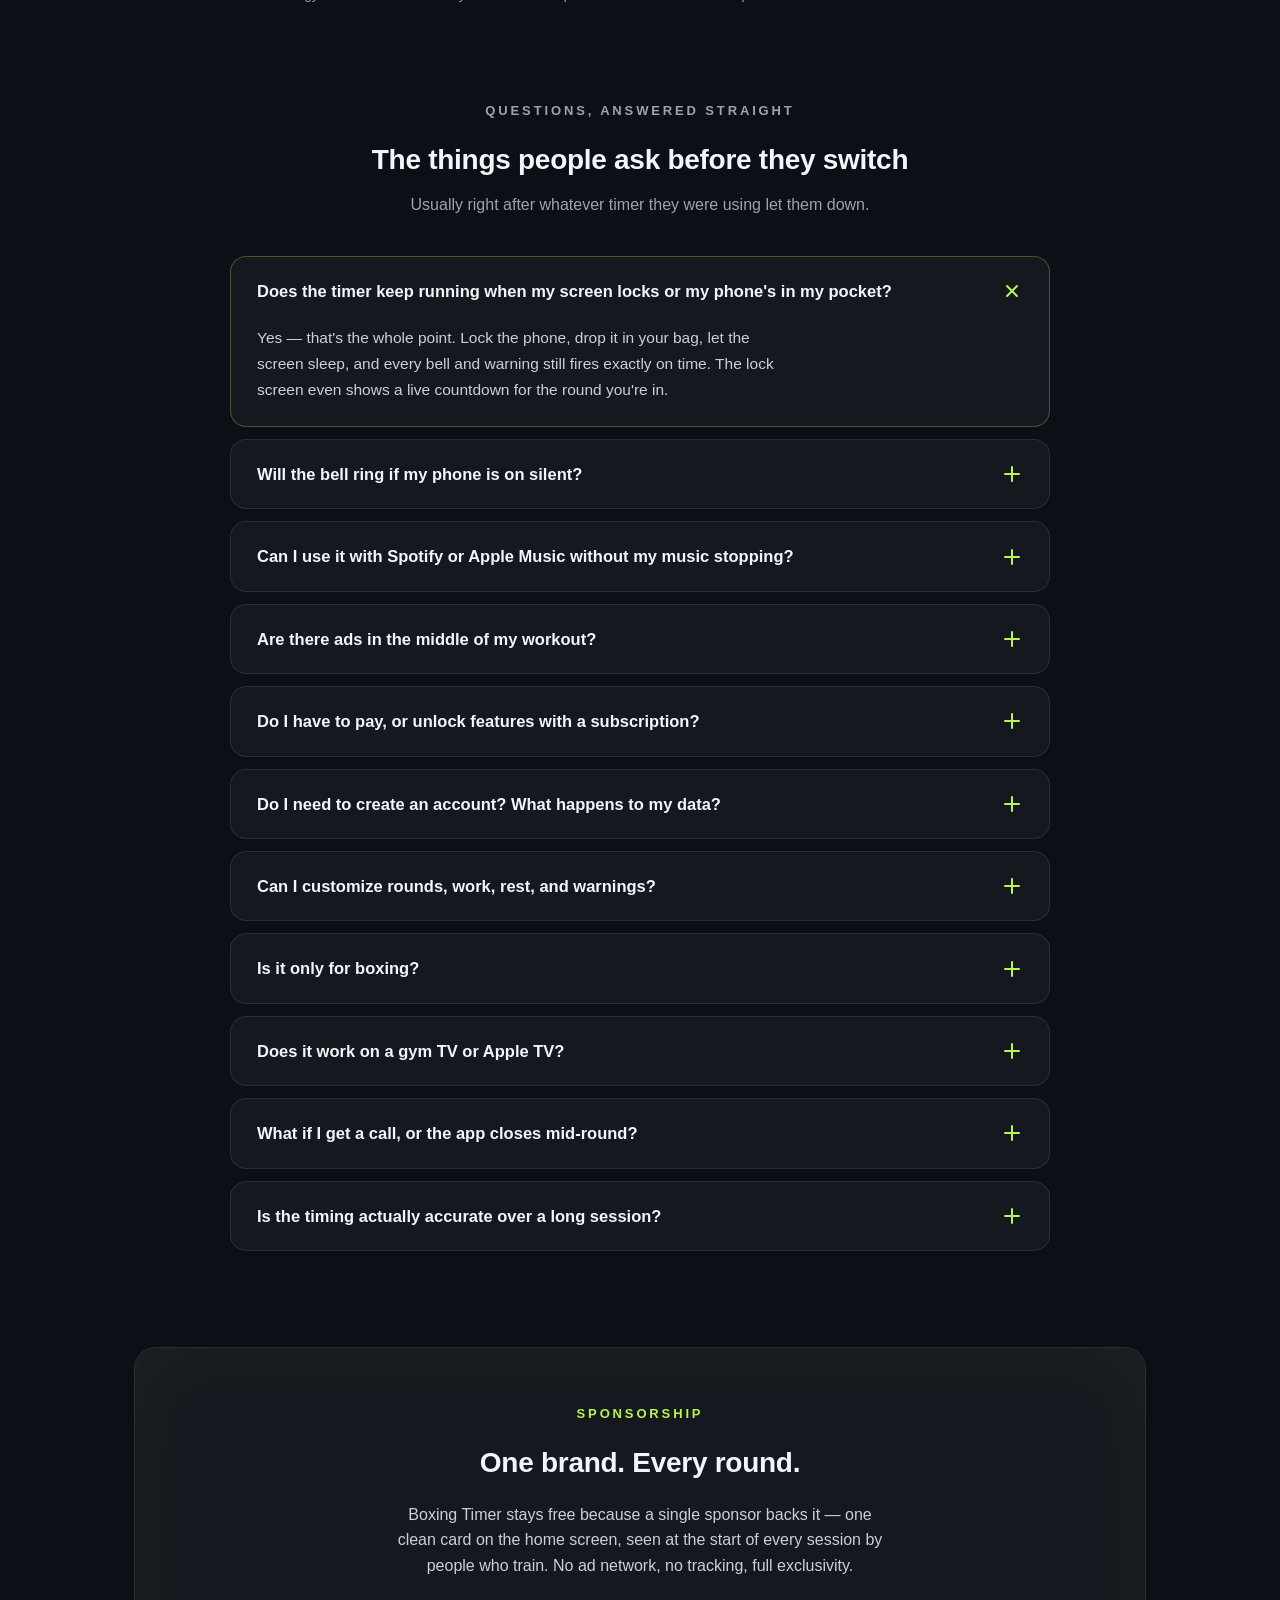
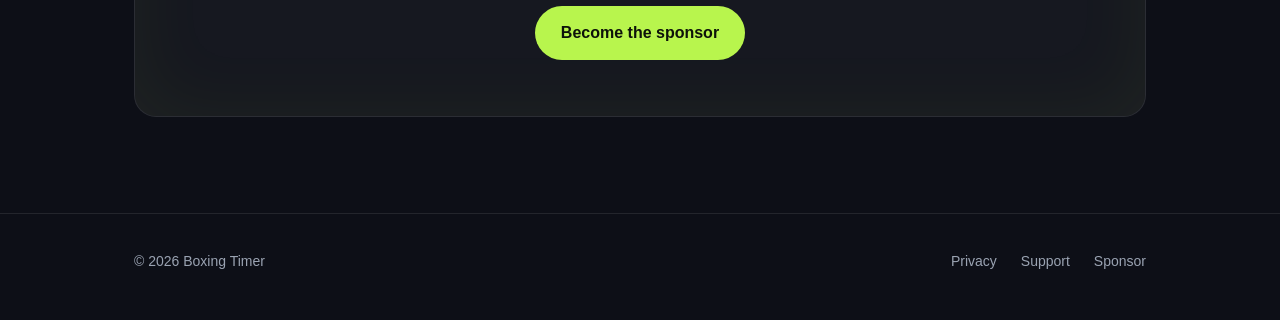
==== commit 4cf45d1f: "feat: hero founder badge and quote, accordion faq with reliability questions" ====
--- a/index.html
+++ b/index.html
@@ -26,19 +26,20 @@
   .appstore-badge { position: relative; display: inline-flex; align-items: center; }
   .appstore-badge .badge-svg { height: 52px; width: auto; display: block; }
   .appstore-badge .soon-tag { position: absolute; top: -9px; right: -12px; background: var(--accent); color: var(--accent-ink); font-size: 10px; font-weight: 800; letter-spacing: 0.08em; padding: 2px 8px; border-radius: 999px; }
+  .eyebrow-badge {
+    display: inline-flex; align-items: center; gap: 8px;
+    padding: 7px 15px 7px 11px; border-radius: 999px; margin-bottom: 22px;
+    background: rgba(184, 245, 77, 0.1); border: 1px solid rgba(184, 245, 77, 0.24);
+    color: var(--accent); font-size: 12.5px; font-weight: 800; letter-spacing: 0.11em; text-transform: uppercase;
+  }
+  .eyebrow-badge svg { width: 17px; height: 17px; flex: none; }
+  .founder {
+    margin: 24px 0 6px; padding: 4px 0 4px 18px;
+    border-left: 2px solid rgba(184, 245, 77, 0.55);
+    color: #c9d0da; font-size: 16px; font-style: italic; line-height: 1.55; max-width: 46ch;
+  }
   .features { padding: 56px 0 0; }
   .features h2 { margin-bottom: 28px; }
-  .story { max-width: 720px; margin: 0 auto; padding: 88px 0 0; }
-  .story p { color: #c9d0da; font-size: 17px; margin-top: 16px; }
-  .privacy-band {
-    margin-top: 88px; padding: 40px 44px; border-radius: 22px;
-    background: var(--panel); border: 1px solid var(--border); border-left: 3px solid var(--accent);
-  }
-  .privacy-band > p { color: #c9d0da; max-width: 62ch; margin-top: 8px; }
-  .privacy-facts { list-style: none; padding: 0; margin: 22px 0; display: grid; grid-template-columns: repeat(2, 1fr); gap: 20px 28px; }
-  .privacy-facts li { color: var(--muted); font-size: 15px; }
-  .privacy-facts strong { color: var(--text); display: block; margin-bottom: 4px; }
-  .privacy-band a { font-size: 15px; }
   .shots { padding: 88px 0 0; }
   .shots h2 { margin-bottom: 8px; }
   .shots-intro { color: var(--muted); margin-bottom: 28px; }
@@ -48,16 +49,38 @@
   .shots img { width: 100%; height: auto; display: block; border-radius: 16px; border: 1px solid var(--border); background: #000; }
   .shots figcaption { color: var(--muted); font-size: 13.5px; margin-top: 10px; line-height: 1.45; }
   @media (max-width: 900px) { .shots-row { grid-template-columns: repeat(2, 1fr); } }
+  .faq { padding: 96px 0 0; }
+  .faq-head { max-width: 720px; margin: 0 auto 38px; text-align: center; }
+  .faq-head h2 { margin-bottom: 10px; }
+  .faq-head p { color: var(--muted); }
+  .faq-list { max-width: 820px; margin: 0 auto; }
+  .faq-item { border: 1px solid var(--border); border-radius: 16px; background: var(--panel); margin-bottom: 12px; transition: border-color 0.2s ease; }
+  .faq-item:hover { border-color: rgba(255, 255, 255, 0.16); }
+  .faq-item[open] { border-color: rgba(184, 245, 77, 0.28); }
+  .faq-item summary {
+    list-style: none; cursor: pointer; padding: 21px 26px;
+    display: flex; align-items: center; justify-content: space-between; gap: 20px;
+    font-size: 16.5px; font-weight: 700; color: var(--text);
+  }
+  .faq-item summary::-webkit-details-marker { display: none; }
+  .faq-item summary:focus-visible { outline: 2px solid var(--accent); outline-offset: 2px; border-radius: 12px; }
+  .faq-item .plus { position: relative; flex: none; width: 22px; height: 22px; transition: transform 0.25s ease; }
+  .faq-item .plus::before, .faq-item .plus::after { content: ""; position: absolute; background: var(--accent); border-radius: 2px; }
+  .faq-item .plus::before { top: 10px; left: 3px; width: 16px; height: 2px; }
+  .faq-item .plus::after { left: 10px; top: 3px; width: 2px; height: 16px; }
+  .faq-item[open] .plus { transform: rotate(135deg); }
+  .faq-item .answer { padding: 0 26px 24px; color: #c9d0da; font-size: 15.5px; line-height: 1.65; max-width: 68ch; }
   .cta-band {
-    margin-top: 88px; padding: 56px 44px; border-radius: 22px; text-align: center;
+    margin-top: 96px; padding: 56px 44px; border-radius: 22px; text-align: center;
     background: var(--panel); border: 1px solid var(--border);
     box-shadow: 0 0 80px rgba(184, 245, 77, 0.06) inset;
   }
   .cta-band p:not(.kicker) { color: #c9d0da; max-width: 56ch; margin: 0 auto 28px; }
   @media (max-width: 760px) {
-    .privacy-facts { grid-template-columns: 1fr; }
     .shots-row { grid-template-columns: 1fr; }
-    .privacy-band, .cta-band { padding: 32px 24px; }
+    .cta-band { padding: 32px 24px; }
+    .faq-item summary { padding: 18px 20px; font-size: 15.5px; }
+    .faq-item .answer { padding: 0 20px 20px; }
   }
   @media (max-width: 860px) {
     .hero { grid-template-columns: 1fr; padding-top: 32px; }
@@ -84,9 +107,13 @@
 <main class="wrap">
   <section class="hero">
     <div>
-      <p class="kicker">Boxing, Muay Thai, MMA, HIIT</p>
+      <p class="eyebrow-badge">
+        <svg viewBox="0 0 24 24" fill="currentColor" aria-hidden="true"><path d="M15 4a5 5 0 0 1 5 5v2.5a4.5 4.5 0 0 1-4.5 4.5H15v1a2 2 0 0 1-2 2H9a2 2 0 0 1-2-2v-1.2A5 5 0 0 1 4.5 15V9A2.5 2.5 0 0 1 7 6.5h1V5a1 1 0 0 1 1-1zm0 2H9.9v2.5H7A.5.5 0 0 0 6.5 9v6a.5.5 0 0 0 .5.5h.5V16a3 3 0 0 0 3 3h2.5a2.5 2.5 0 0 0 2.5-2.5V9a3 3 0 0 0-2.5-3z"/></svg>
+        Made by a boxer, for boxers
+      </p>
       <h1>The round timer that just works&nbsp;&mdash; without needing an account, or your personal data.</h1>
       <p class="lede">No sign-up, no data collected. Bells fire on time with the screen locked. Your music ducks for the bell and comes right back. The display reads from across the gym. That's the whole idea.</p>
+      <blockquote class="founder">I got tired of timers that died when my screen locked or buried the bell under my playlist. So I built the one I actually wanted to train with &mdash; and gave it away.</blockquote>
       <div class="hero-cta">
         <span class="appstore-badge">
           <svg class="badge-svg" viewBox="0 0 120 40" role="img" aria-label="Download on the App Store — coming soon">
@@ -99,7 +126,7 @@
         </span>
         <a class="btn btn-ghost" href="/sponsor/">Sponsor the app</a>
       </div>
-      <p class="hero-note">Free. No account. No data collected. iPhone and iPad, iOS 17 or later.</p>
+      <p class="hero-note">Boxing &middot; Muay Thai &middot; MMA &middot; HIIT &mdash; free, no account, iPhone &amp; iPad, iOS 17 or later.</p>
     </div>
     <div class="phone-wrap">
       <div class="phone">
@@ -142,24 +169,6 @@
         <p>Finished sessions can log to Apple Health as workouts. Write-only, optional, and entirely on your device.</p>
       </div>
     </div>
-  </section>
-
-  <section class="story">
-    <p class="kicker">Why this app exists</p>
-    <h2>Made by a boxer, for boxers</h2>
-    <p>I box. And for years my round timer was whichever free app annoyed me least. One quit the moment my screen locked. One buried the bell under my playlist. The worst one interrupted round eight with a fullscreen ad. So I built the timer I actually wanted: set your rounds, hit start, put the phone in your pocket, and trust the bell.</p>
-    <p>It isn't just for boxing, either. Rounds are rounds. Muay Thai, kickboxing, MMA, HIIT circuits, conditioning work, jump rope intervals. There's a dedicated HIIT tab, and every preset can be reworked into whatever your coach dreamed up. If your training has a clock, this runs it.</p>
-  </section>
-
-  <section class="privacy-band">
-    <h2>The stuff people ask us about first</h2>
-    <ul class="privacy-facts">
-      <li><strong>Do I need an account?</strong> No. There is nothing to sign up for. Download it, pick your rounds, train.</li>
-      <li><strong>What data do you collect?</strong> None. No analytics, no ad tracking, no identifiers. Your presets and history stay on your phone.</li>
-      <li><strong>Will the gym TV show ads?</strong> No. The TV screen is the clock and only the clock. The single sponsor card lives on the phone's home screen and nowhere near your workout.</li>
-      <li><strong>So how is it free?</strong> One sponsor backs the app with a small card on the home screen. That card is the entire business model, which is why nothing about you needs collecting.</li>
-    </ul>
-    <a href="/privacy/">The full privacy policy takes two minutes to read, because there is nothing to disclose</a>
   </section>
 
   <section class="shots">
@@ -198,6 +207,60 @@
         <img src="/assets/screenshots/tv.jpg" alt="The gym TV scene: a large green work round countdown">
         <figcaption>On the gym TV: the clock and only the clock. The sponsor card never leaves the phone.</figcaption>
       </figure>
+    </div>
+  </section>
+
+  <section class="faq">
+    <div class="faq-head">
+      <p class="kicker">Questions, answered straight</p>
+      <h2>The things people ask before they switch</h2>
+      <p>Usually right after whatever timer they were using let them down.</p>
+    </div>
+    <div class="faq-list">
+      <details class="faq-item" open>
+        <summary>Does the timer keep running when my screen locks or my phone's in my pocket?<span class="plus" aria-hidden="true"></span></summary>
+        <div class="answer">Yes — that's the whole point. Lock the phone, drop it in your bag, let the screen sleep, and every bell and warning still fires exactly on time. The lock screen even shows a live countdown for the round you're in.</div>
+      </details>
+      <details class="faq-item">
+        <summary>Will the bell ring if my phone is on silent?<span class="plus" aria-hidden="true"></span></summary>
+        <div class="answer">Yes, on purpose. A round bell you can't hear is useless, so cues play through the silent switch the way an alarm clock does. Want to train quietly? Turn sound off in Settings and keep the screen flash and vibration instead.</div>
+      </details>
+      <details class="faq-item">
+        <summary>Can I use it with Spotify or Apple Music without my music stopping?<span class="plus" aria-hidden="true"></span></summary>
+        <div class="answer">Yes. Your music keeps playing — cues just dip the volume for a moment and hand it straight back. Nothing pauses, nothing fights for the speaker, whether it's a playlist, a podcast, or the gym's system over Bluetooth.</div>
+      </details>
+      <details class="faq-item">
+        <summary>Are there ads in the middle of my workout?<span class="plus" aria-hidden="true"></span></summary>
+        <div class="answer">Never. There is no ad network in the app. A single sponsor card sits quietly on the home screen — never mid-round, never on the gym TV, never a pop-up you have to dismiss. That one card is the whole business model.</div>
+      </details>
+      <details class="faq-item">
+        <summary>Do I have to pay, or unlock features with a subscription?<span class="plus" aria-hidden="true"></span></summary>
+        <div class="answer">No. The app is free and the timer is the entire app — there's no "pro" tier holding your rounds, sounds, or the TV screen behind a paywall.</div>
+      </details>
+      <details class="faq-item">
+        <summary>Do I need to create an account? What happens to my data?<span class="plus" aria-hidden="true"></span></summary>
+        <div class="answer">No account, and no data collected — no analytics, no tracking, no identifiers of any kind. Your presets and history live on your phone and never leave it. The <a href="/privacy/">full privacy policy</a> takes two minutes to read because there's nothing to disclose.</div>
+      </details>
+      <details class="faq-item">
+        <summary>Can I customize rounds, work, rest, and warnings?<span class="plus" aria-hidden="true"></span></summary>
+        <div class="answer">Down to the second. Set any number of rounds — or unlimited — with independent work and rest, a get-ready countdown, and up to two warning cues before the round ends. Save it as a preset and it's one tap next time.</div>
+      </details>
+      <details class="faq-item">
+        <summary>Is it only for boxing?<span class="plus" aria-hidden="true"></span></summary>
+        <div class="answer">No — rounds are rounds. Muay Thai, MMA, kickboxing, HIIT, Tabata, EMOM, conditioning, jump rope. There's a dedicated HIIT tab, and every preset bends to whatever your coach dreamed up.</div>
+      </details>
+      <details class="faq-item">
+        <summary>Does it work on a gym TV or Apple TV?<span class="plus" aria-hidden="true"></span></summary>
+        <div class="answer">Yes. Connect over AirPlay or HDMI and the timer takes over the big screen with a huge, high-contrast clock readable from the far bag. The TV shows the timer and nothing else — the phone keeps the controls.</div>
+      </details>
+      <details class="faq-item">
+        <summary>What if I get a call, or the app closes mid-round?<span class="plus" aria-hidden="true"></span></summary>
+        <div class="answer">It handles both. A phone call auto-pauses the session and it resumes when the call ends. And if the app is ever force-closed in the middle of a workout, it offers to pick up right where you left off.</div>
+      </details>
+      <details class="faq-item">
+        <summary>Is the timing actually accurate over a long session?<span class="plus" aria-hidden="true"></span></summary>
+        <div class="answer">Yes. Every cue is scheduled against a fixed timeline rather than counted tick by tick, so the bell doesn't drift across a twelve-round session or after the app spends time in the background. On time is the one thing a round timer can't get wrong.</div>
+      </details>
     </div>
   </section>
 
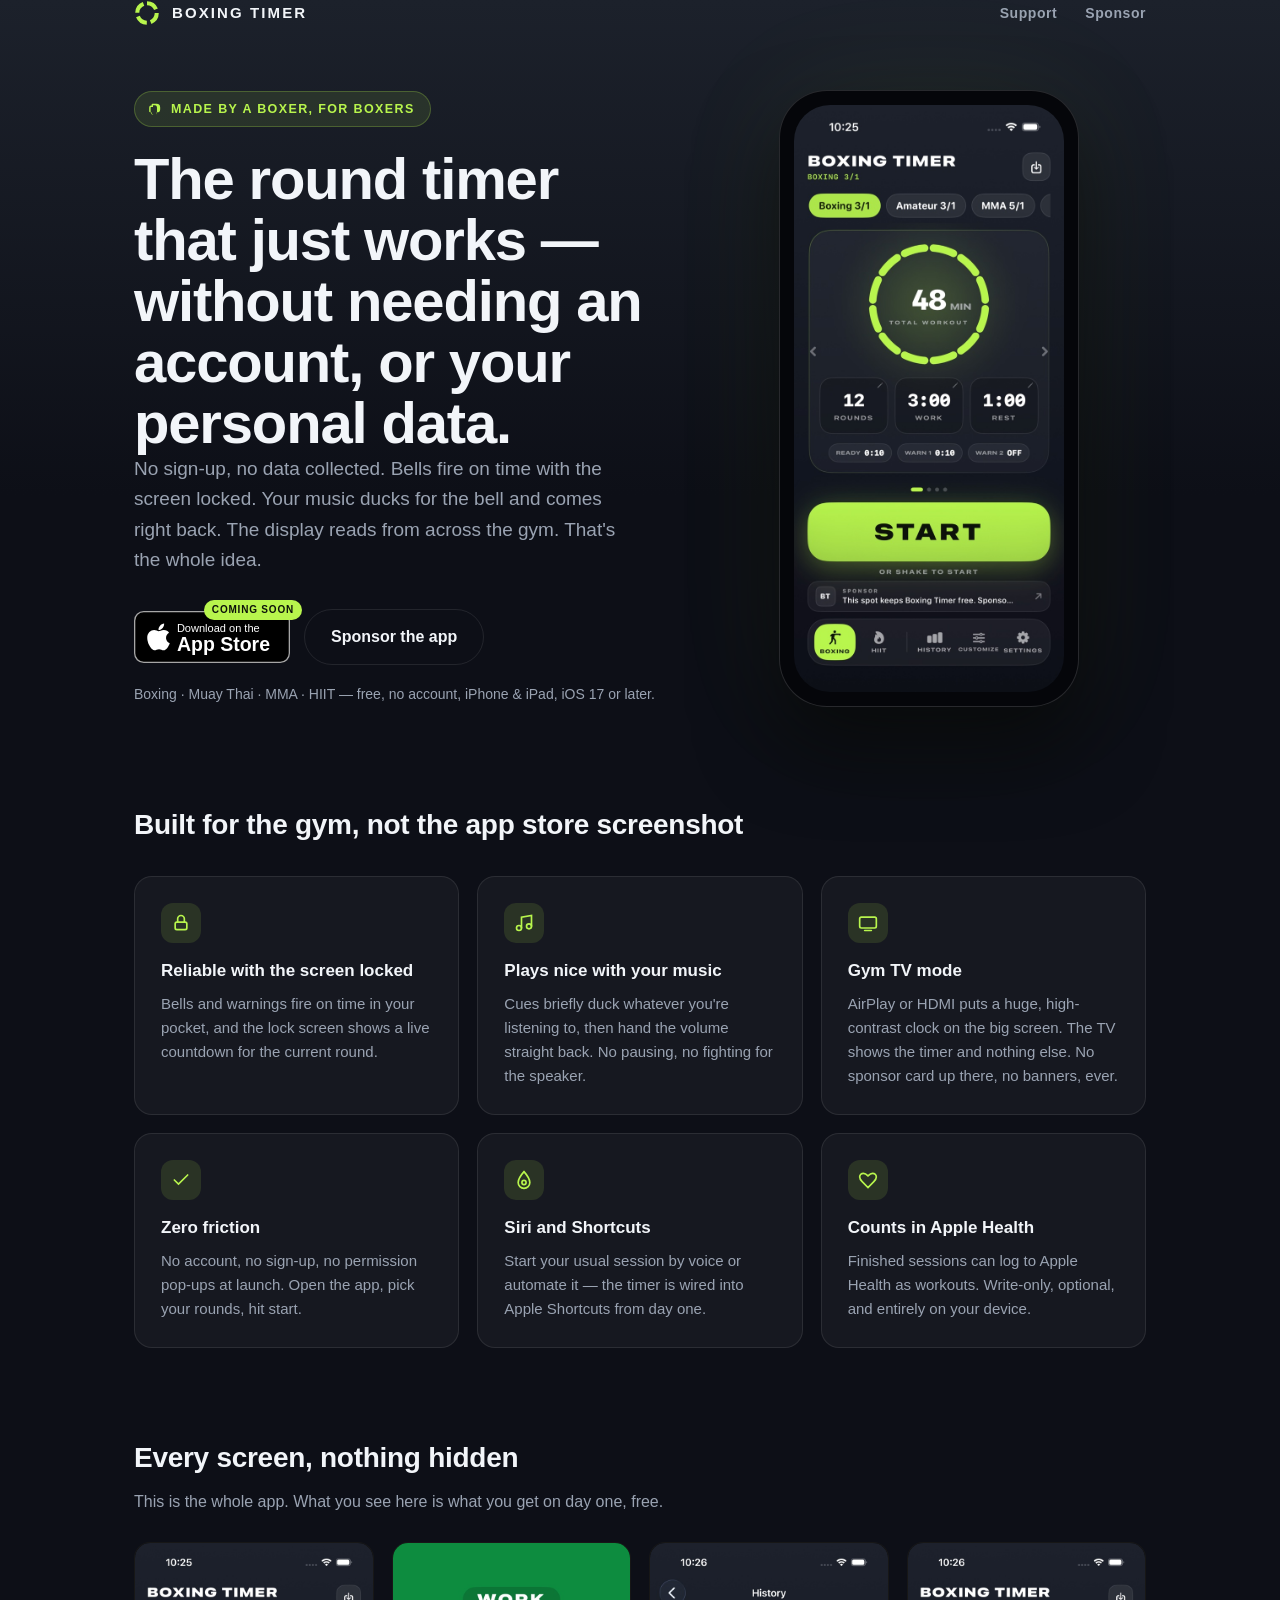
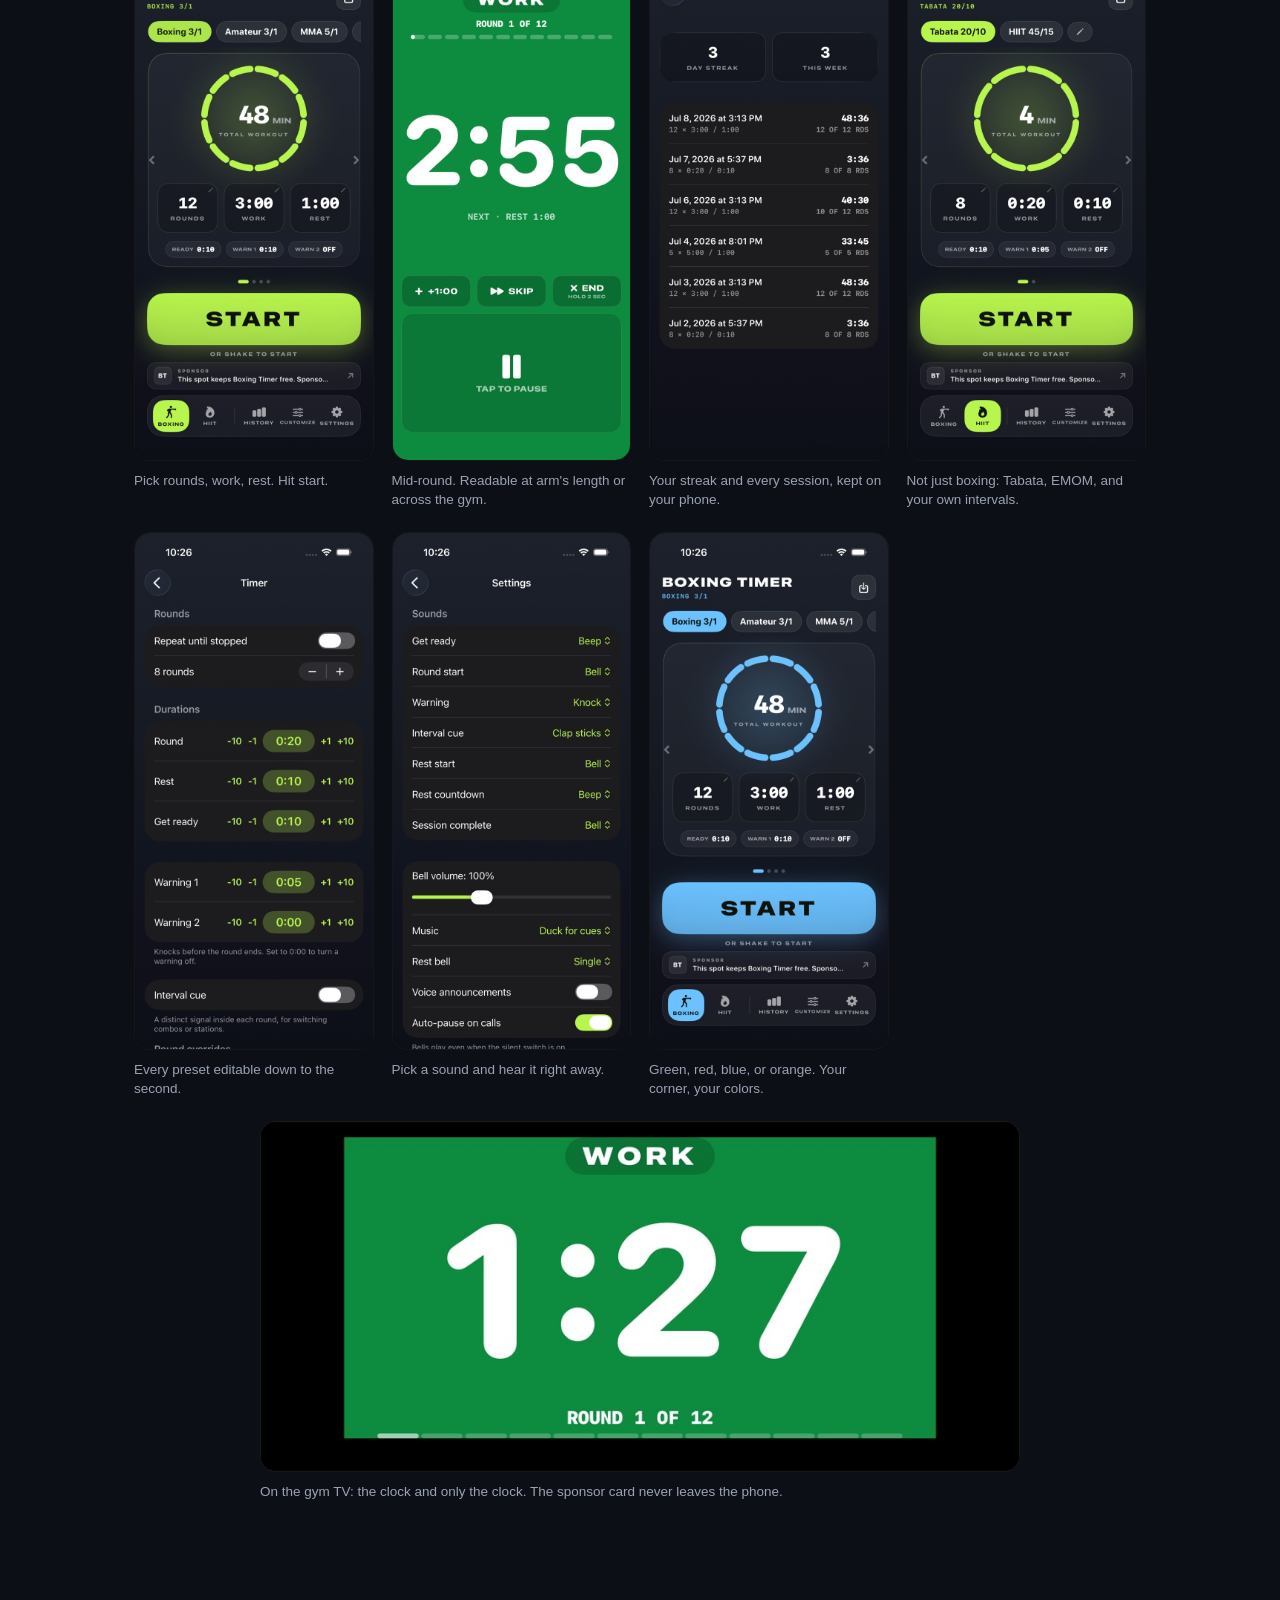
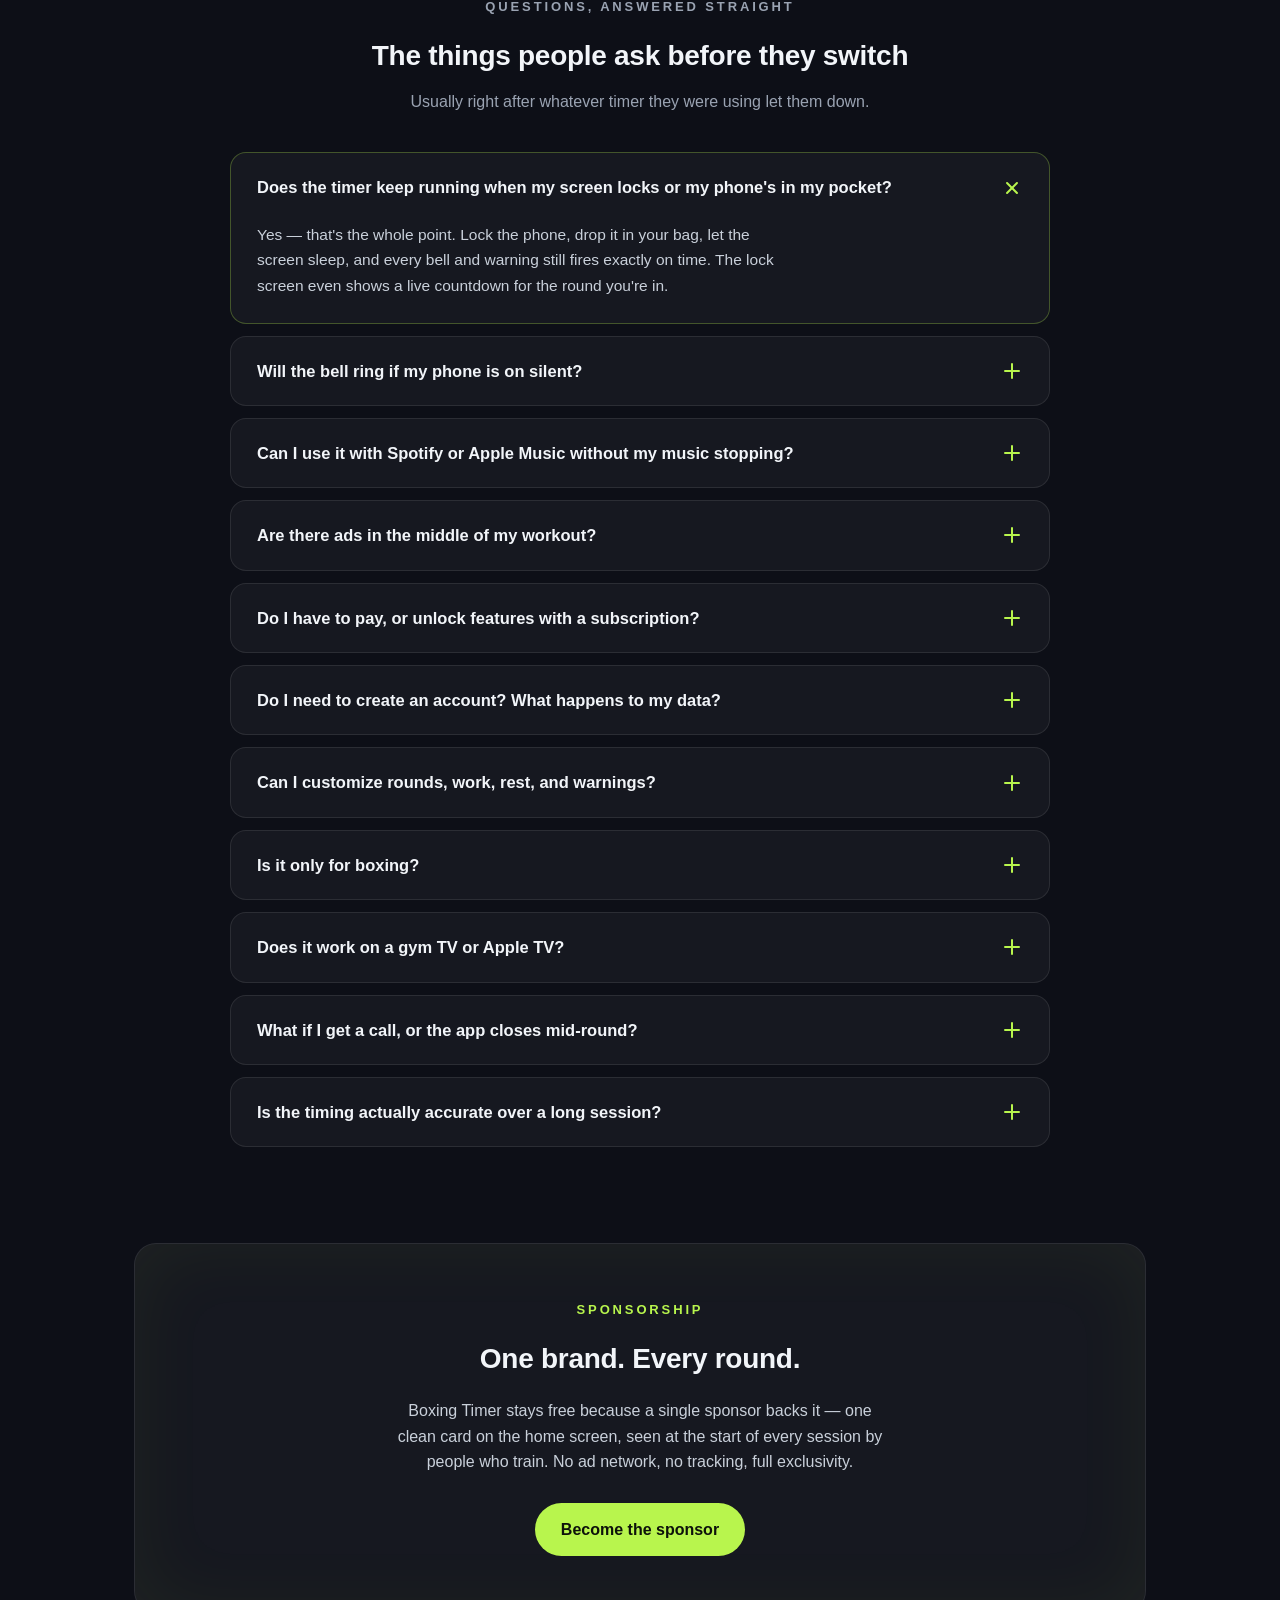
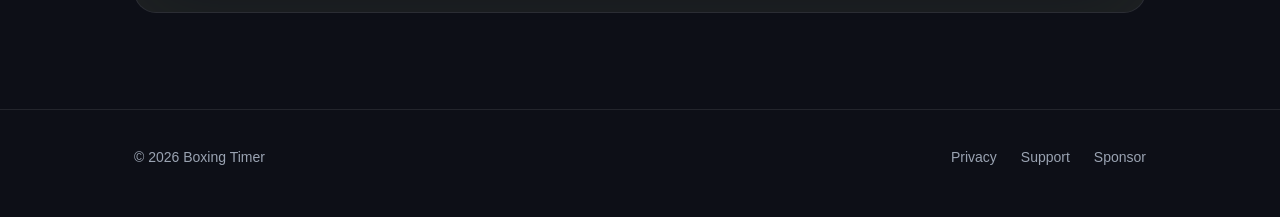
==== commit d88b686c: "fix: remove fabricated founder quote from hero" ====
--- a/index.html
+++ b/index.html
@@ -33,11 +33,6 @@
     color: var(--accent); font-size: 12.5px; font-weight: 800; letter-spacing: 0.11em; text-transform: uppercase;
   }
   .eyebrow-badge svg { width: 17px; height: 17px; flex: none; }
-  .founder {
-    margin: 24px 0 6px; padding: 4px 0 4px 18px;
-    border-left: 2px solid rgba(184, 245, 77, 0.55);
-    color: #c9d0da; font-size: 16px; font-style: italic; line-height: 1.55; max-width: 46ch;
-  }
   .features { padding: 56px 0 0; }
   .features h2 { margin-bottom: 28px; }
   .shots { padding: 88px 0 0; }
@@ -113,7 +108,6 @@
       </p>
       <h1>The round timer that just works&nbsp;&mdash; without needing an account, or your personal data.</h1>
       <p class="lede">No sign-up, no data collected. Bells fire on time with the screen locked. Your music ducks for the bell and comes right back. The display reads from across the gym. That's the whole idea.</p>
-      <blockquote class="founder">I got tired of timers that died when my screen locked or buried the bell under my playlist. So I built the one I actually wanted to train with &mdash; and gave it away.</blockquote>
       <div class="hero-cta">
         <span class="appstore-badge">
           <svg class="badge-svg" viewBox="0 0 120 40" role="img" aria-label="Download on the App Store — coming soon">
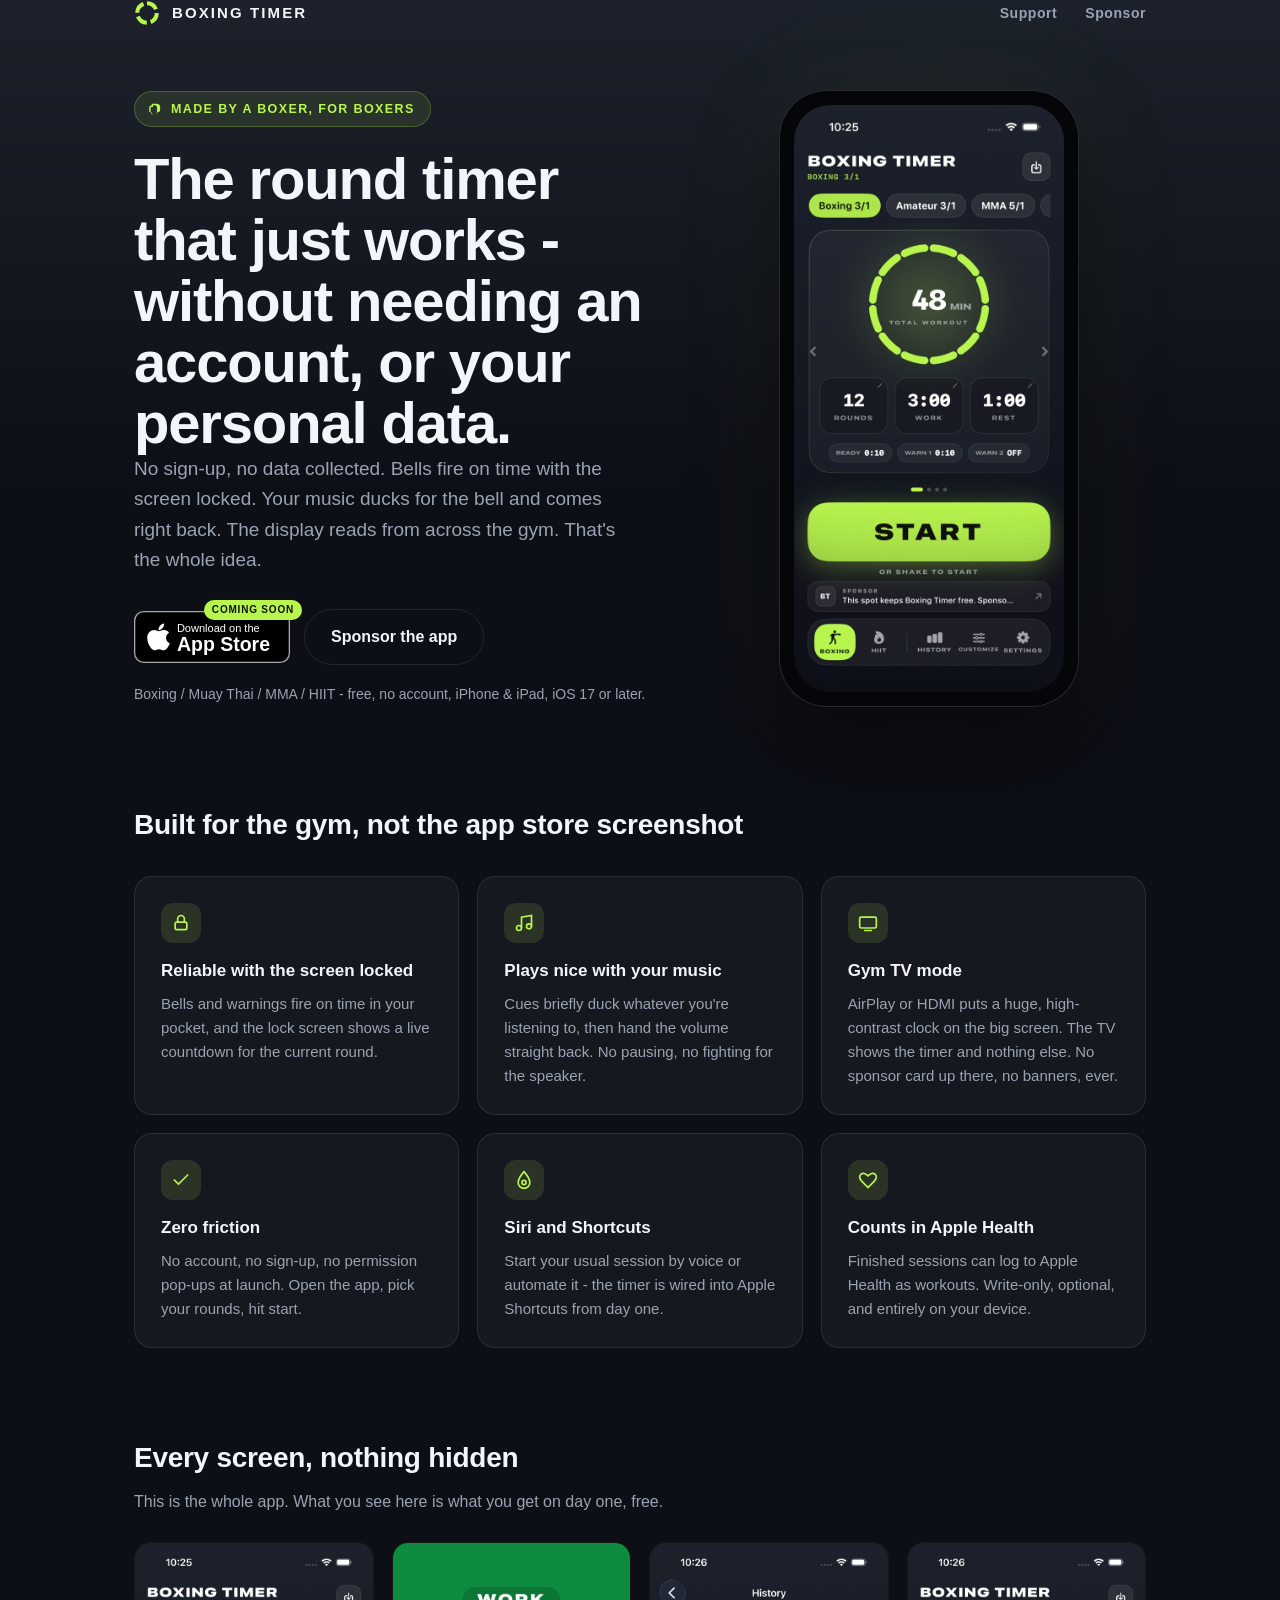
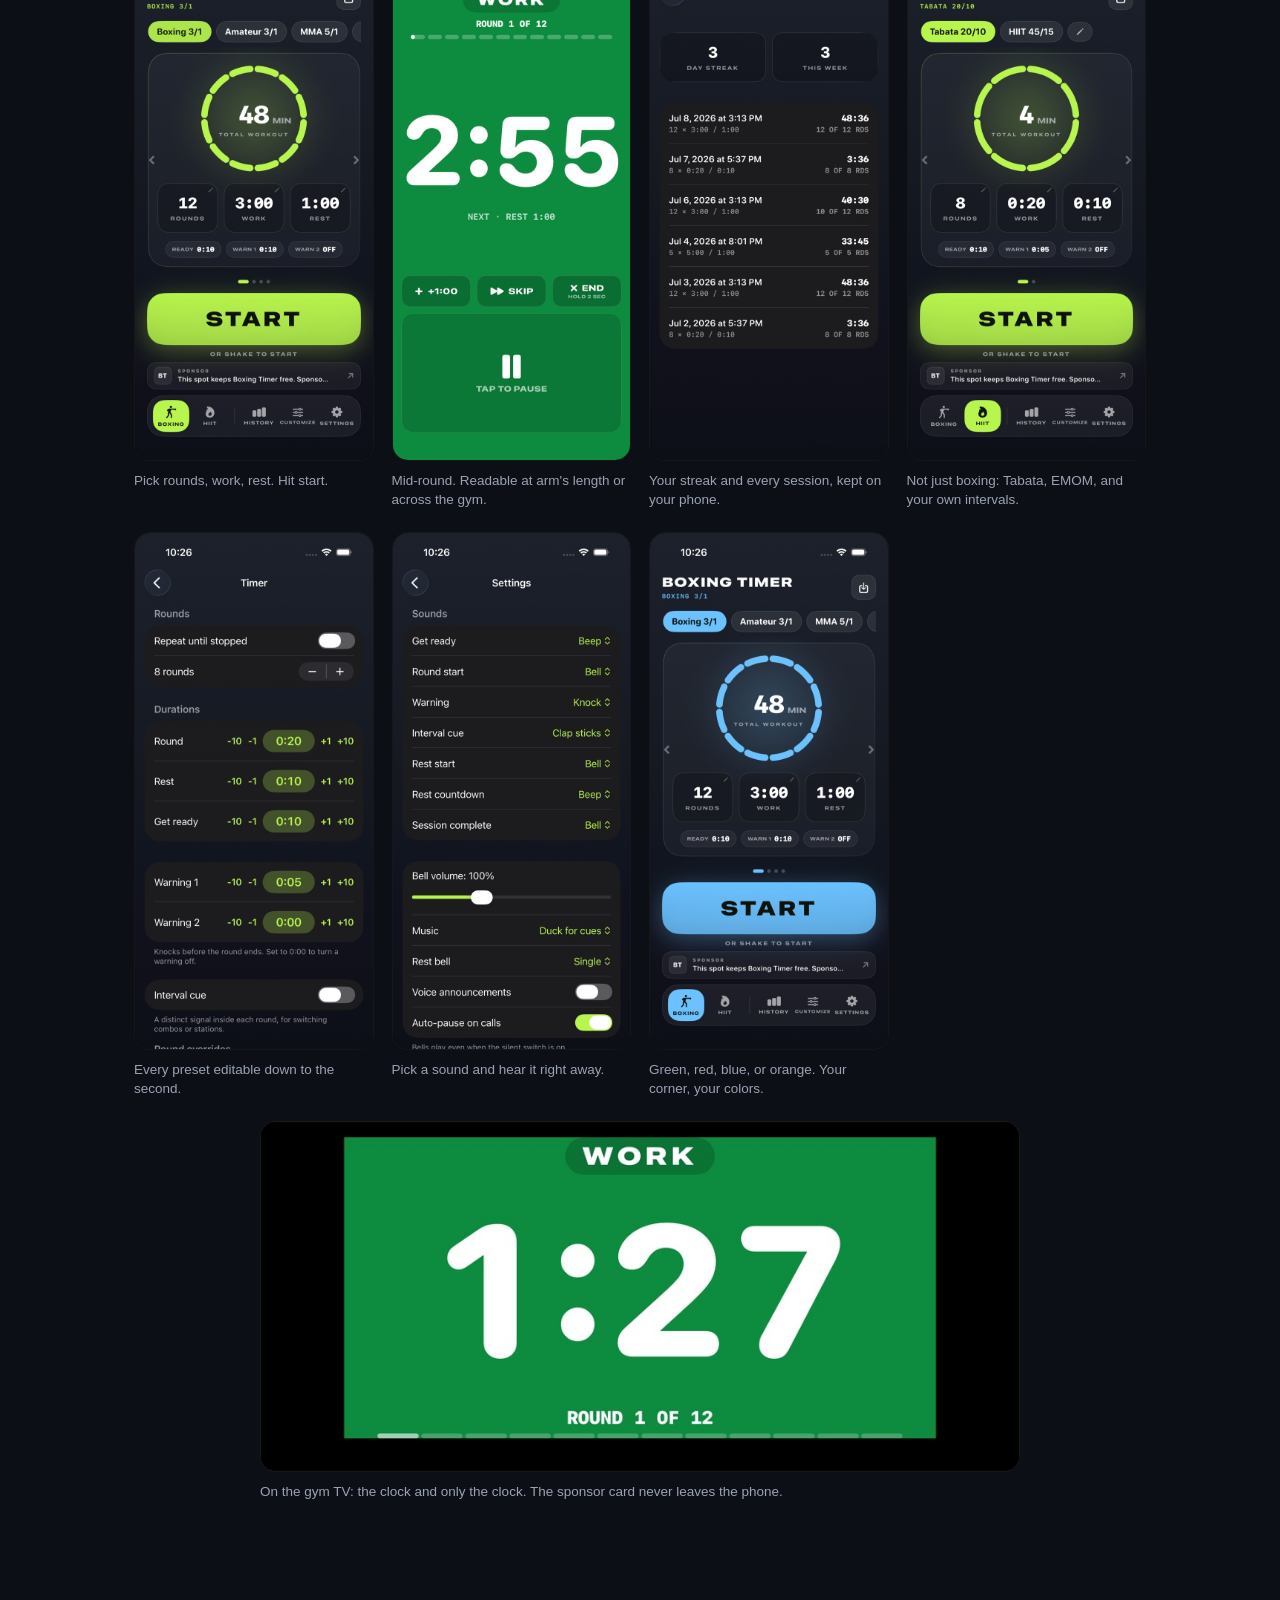
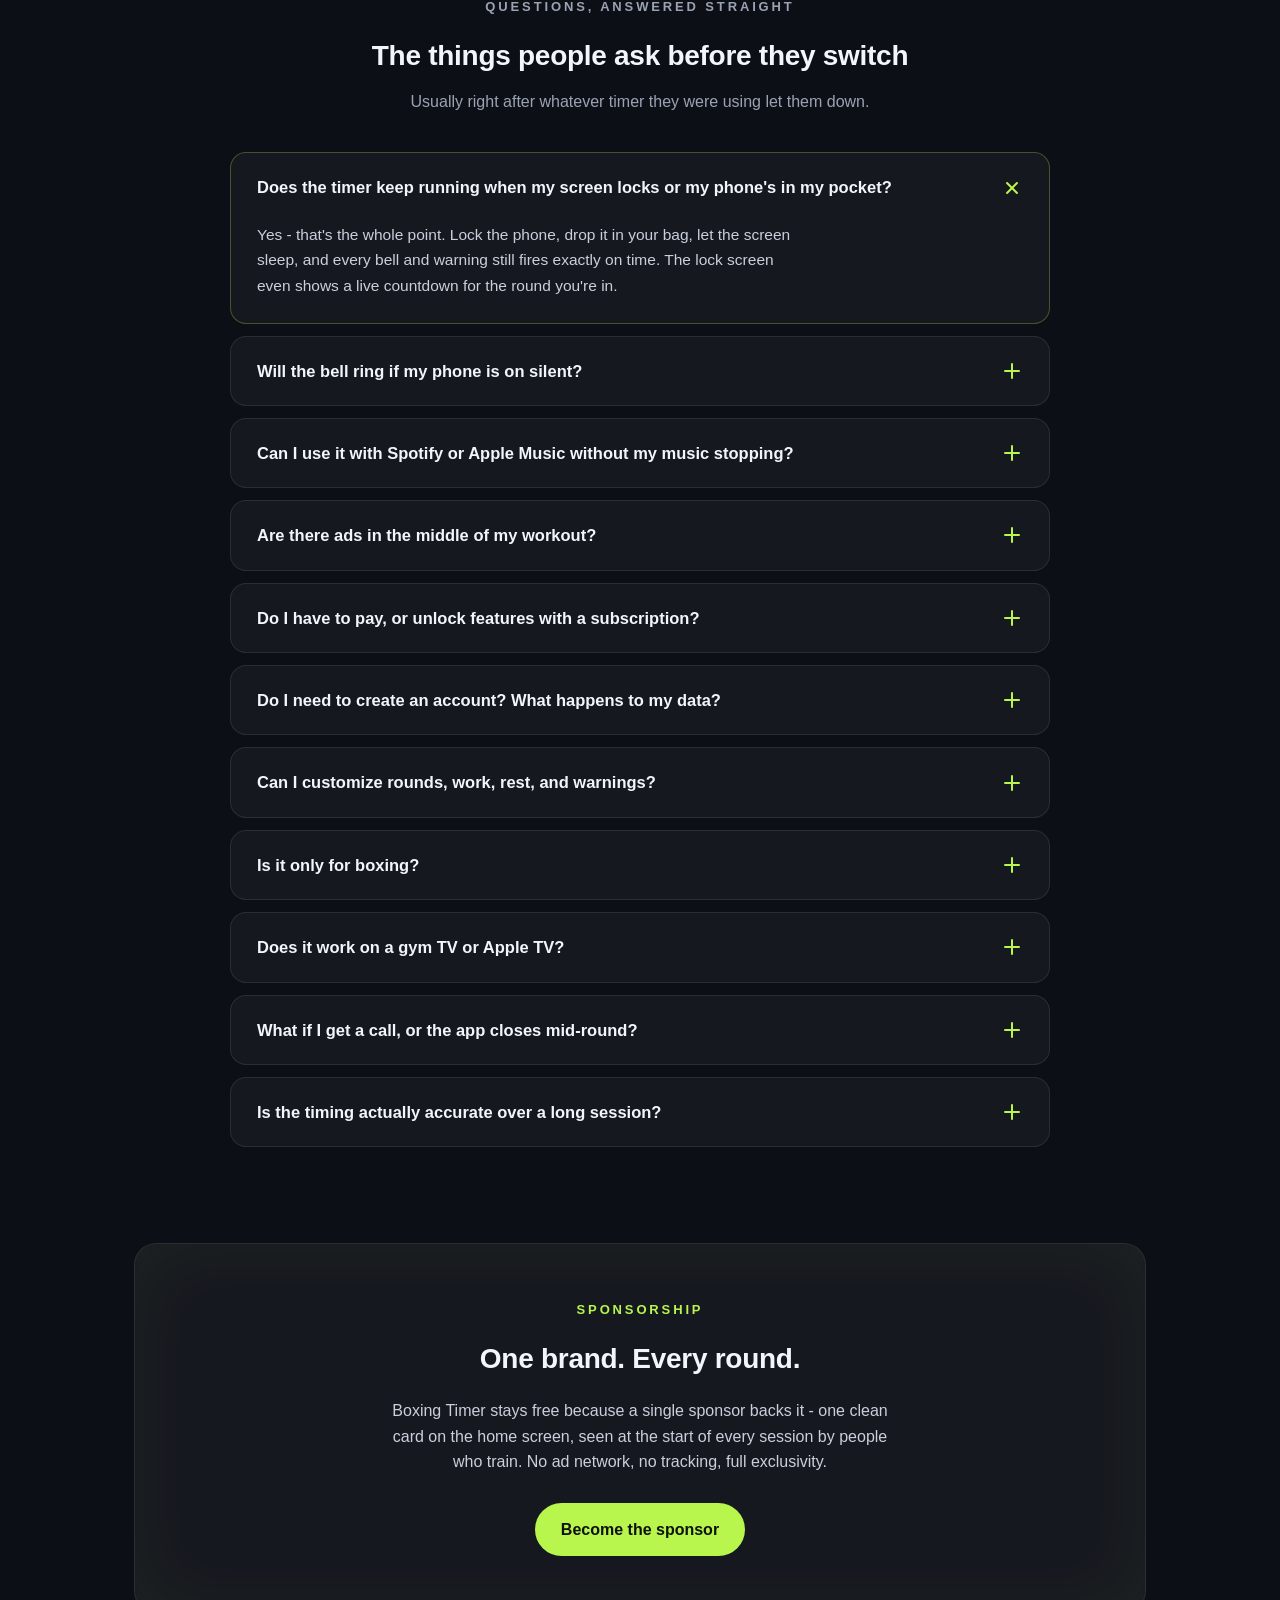
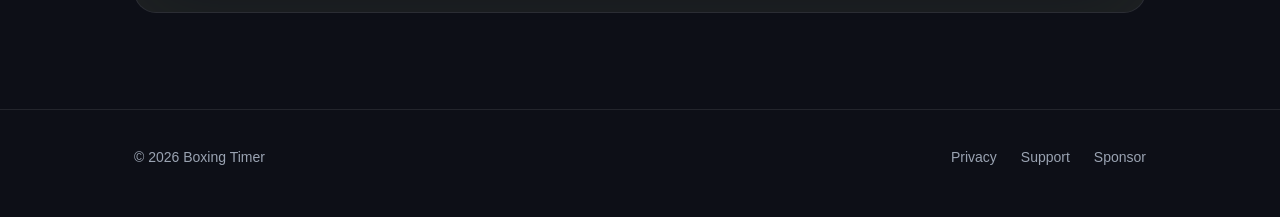
==== commit 771ec385: "Replace em dashes and middots with plain ASCII punctuation" ====
--- a/index.html
+++ b/index.html
@@ -3,10 +3,10 @@
 <head>
 <meta charset="utf-8">
 <meta name="viewport" content="width=device-width, initial-scale=1">
-<title>Boxing Timer — the round timer that just works</title>
+<title>Boxing Timer - the round timer that just works</title>
 <meta name="description" content="A round and interval timer for boxing, Muay Thai, MMA, and HIIT. No account, no data collected. Bells fire on time with the screen locked, your music ducks cleanly, and the display reads from across the gym.">
 <meta property="og:title" content="Boxing Timer">
-<meta property="og:description" content="The round timer that just works — without needing an account, or your personal data. Boxing, Muay Thai, MMA, and HIIT.">
+<meta property="og:description" content="The round timer that just works - without needing an account, or your personal data. Boxing, Muay Thai, MMA, and HIIT.">
 <meta property="og:url" content="https://theboxingtimer.com">
 <meta property="og:image" content="https://theboxingtimer.com/assets/screenshots/home.jpg">
 <meta name="theme-color" content="#0d0f17">
@@ -106,11 +106,11 @@
         <svg viewBox="0 0 24 24" fill="currentColor" aria-hidden="true"><path d="M15 4a5 5 0 0 1 5 5v2.5a4.5 4.5 0 0 1-4.5 4.5H15v1a2 2 0 0 1-2 2H9a2 2 0 0 1-2-2v-1.2A5 5 0 0 1 4.5 15V9A2.5 2.5 0 0 1 7 6.5h1V5a1 1 0 0 1 1-1zm0 2H9.9v2.5H7A.5.5 0 0 0 6.5 9v6a.5.5 0 0 0 .5.5h.5V16a3 3 0 0 0 3 3h2.5a2.5 2.5 0 0 0 2.5-2.5V9a3 3 0 0 0-2.5-3z"/></svg>
         Made by a boxer, for boxers
       </p>
-      <h1>The round timer that just works&nbsp;&mdash; without needing an account, or your personal data.</h1>
+      <h1>The round timer that just works - without needing an account, or your personal data.</h1>
       <p class="lede">No sign-up, no data collected. Bells fire on time with the screen locked. Your music ducks for the bell and comes right back. The display reads from across the gym. That's the whole idea.</p>
       <div class="hero-cta">
         <span class="appstore-badge">
-          <svg class="badge-svg" viewBox="0 0 120 40" role="img" aria-label="Download on the App Store — coming soon">
+          <svg class="badge-svg" viewBox="0 0 120 40" role="img" aria-label="Download on the App Store - coming soon">
             <rect x="0.5" y="0.5" width="119" height="39" rx="7" fill="#000" stroke="#a6a6a6"/>
             <path fill="#fff" transform="translate(10,8.2) scale(0.046)" d="M318.7 268.7c-.2-36.7 16.4-64.4 50-84.8-18.8-26.9-47.2-41.7-84.7-44.6-35.5-2.9-74.3 20.7-88.5 20.7-15 0-49.4-19.7-76.4-19.7C63.3 141.2 4 184.8 4 273.5q0 39.3 14.4 81.2c12.8 36.7 59 126.7 107.2 125.2 25.2-.6 43-17.9 75.8-17.9 31.8 0 48.3 17.9 76.4 17.9 48.6-.7 90.4-82.5 102.6-119.3-65.2-30.7-61.7-90-61.7-91.9zm-56.6-164.2c27.3-32.4 24.8-61.9 24-72.5-24.1 1.4-52 16.4-67.9 34.9-17.5 19.8-27.8 44.3-25.6 71.9 26.1 2 49.9-11.4 69.5-34.3z"/>
             <text x="33" y="16" fill="#fff" font-size="8.5" font-family="-apple-system, BlinkMacSystemFont, 'Segoe UI', Roboto, sans-serif">Download on the</text>
@@ -120,7 +120,7 @@
         </span>
         <a class="btn btn-ghost" href="/sponsor/">Sponsor the app</a>
       </div>
-      <p class="hero-note">Boxing &middot; Muay Thai &middot; MMA &middot; HIIT &mdash; free, no account, iPhone &amp; iPad, iOS 17 or later.</p>
+      <p class="hero-note">Boxing / Muay Thai / MMA / HIIT - free, no account, iPhone &amp; iPad, iOS 17 or later.</p>
     </div>
     <div class="phone-wrap">
       <div class="phone">
@@ -155,7 +155,7 @@
       <div class="card">
         <div class="glyph"><svg width="20" height="20" viewBox="0 0 24 24" fill="none" stroke="#b8f54d" stroke-width="2" stroke-linecap="round"><path d="M12 2a7 7 0 0 1 7 7c0 5-7 13-7 13S5 14 5 9a7 7 0 0 1 7-7Z" transform="rotate(180 12 12)"/><circle cx="12" cy="15" r="2.5"/></svg></div>
         <h3>Siri and Shortcuts</h3>
-        <p>Start your usual session by voice or automate it — the timer is wired into Apple Shortcuts from day one.</p>
+        <p>Start your usual session by voice or automate it - the timer is wired into Apple Shortcuts from day one.</p>
       </div>
       <div class="card">
         <div class="glyph"><svg width="20" height="20" viewBox="0 0 24 24" fill="none" stroke="#b8f54d" stroke-width="2" stroke-linecap="round"><path d="M19 14c1.5-1.5 3-3.4 3-5.5A4.5 4.5 0 0 0 17.5 4c-2 0-3.5 1-5.5 3-2-2-3.5-3-5.5-3A4.5 4.5 0 0 0 2 8.5c0 2.1 1.5 4 3 5.5l7 7Z"/></svg></div>
@@ -213,7 +213,7 @@
     <div class="faq-list">
       <details class="faq-item" open>
         <summary>Does the timer keep running when my screen locks or my phone's in my pocket?<span class="plus" aria-hidden="true"></span></summary>
-        <div class="answer">Yes — that's the whole point. Lock the phone, drop it in your bag, let the screen sleep, and every bell and warning still fires exactly on time. The lock screen even shows a live countdown for the round you're in.</div>
+        <div class="answer">Yes - that's the whole point. Lock the phone, drop it in your bag, let the screen sleep, and every bell and warning still fires exactly on time. The lock screen even shows a live countdown for the round you're in.</div>
       </details>
       <details class="faq-item">
         <summary>Will the bell ring if my phone is on silent?<span class="plus" aria-hidden="true"></span></summary>
@@ -221,31 +221,31 @@
       </details>
       <details class="faq-item">
         <summary>Can I use it with Spotify or Apple Music without my music stopping?<span class="plus" aria-hidden="true"></span></summary>
-        <div class="answer">Yes. Your music keeps playing — cues just dip the volume for a moment and hand it straight back. Nothing pauses, nothing fights for the speaker, whether it's a playlist, a podcast, or the gym's system over Bluetooth.</div>
+        <div class="answer">Yes. Your music keeps playing - cues just dip the volume for a moment and hand it straight back. Nothing pauses, nothing fights for the speaker, whether it's a playlist, a podcast, or the gym's system over Bluetooth.</div>
       </details>
       <details class="faq-item">
         <summary>Are there ads in the middle of my workout?<span class="plus" aria-hidden="true"></span></summary>
-        <div class="answer">Never. There is no ad network in the app. A single sponsor card sits quietly on the home screen — never mid-round, never on the gym TV, never a pop-up you have to dismiss. That one card is the whole business model.</div>
+        <div class="answer">Never. There is no ad network in the app. A single sponsor card sits quietly on the home screen - never mid-round, never on the gym TV, never a pop-up you have to dismiss. That one card is the whole business model.</div>
       </details>
       <details class="faq-item">
         <summary>Do I have to pay, or unlock features with a subscription?<span class="plus" aria-hidden="true"></span></summary>
-        <div class="answer">No. The app is free and the timer is the entire app — there's no "pro" tier holding your rounds, sounds, or the TV screen behind a paywall.</div>
+        <div class="answer">No. The app is free and the timer is the entire app - there's no "pro" tier holding your rounds, sounds, or the TV screen behind a paywall.</div>
       </details>
       <details class="faq-item">
         <summary>Do I need to create an account? What happens to my data?<span class="plus" aria-hidden="true"></span></summary>
-        <div class="answer">No account, and no data collected — no analytics, no tracking, no identifiers of any kind. Your presets and history live on your phone and never leave it. The <a href="/privacy/">full privacy policy</a> takes two minutes to read because there's nothing to disclose.</div>
+        <div class="answer">No account, and no data collected - no analytics, no tracking, no identifiers of any kind. Your presets and history live on your phone and never leave it. The <a href="/privacy/">full privacy policy</a> takes two minutes to read because there's nothing to disclose.</div>
       </details>
       <details class="faq-item">
         <summary>Can I customize rounds, work, rest, and warnings?<span class="plus" aria-hidden="true"></span></summary>
-        <div class="answer">Down to the second. Set any number of rounds — or unlimited — with independent work and rest, a get-ready countdown, and up to two warning cues before the round ends. Save it as a preset and it's one tap next time.</div>
+        <div class="answer">Down to the second. Set any number of rounds - or unlimited - with independent work and rest, a get-ready countdown, and up to two warning cues before the round ends. Save it as a preset and it's one tap next time.</div>
       </details>
       <details class="faq-item">
         <summary>Is it only for boxing?<span class="plus" aria-hidden="true"></span></summary>
-        <div class="answer">No — rounds are rounds. Muay Thai, MMA, kickboxing, HIIT, Tabata, EMOM, conditioning, jump rope. There's a dedicated HIIT tab, and every preset bends to whatever your coach dreamed up.</div>
+        <div class="answer">No - rounds are rounds. Muay Thai, MMA, kickboxing, HIIT, Tabata, EMOM, conditioning, jump rope. There's a dedicated HIIT tab, and every preset bends to whatever your coach dreamed up.</div>
       </details>
       <details class="faq-item">
         <summary>Does it work on a gym TV or Apple TV?<span class="plus" aria-hidden="true"></span></summary>
-        <div class="answer">Yes. Connect over AirPlay or HDMI and the timer takes over the big screen with a huge, high-contrast clock readable from the far bag. The TV shows the timer and nothing else — the phone keeps the controls.</div>
+        <div class="answer">Yes. Connect over AirPlay or HDMI and the timer takes over the big screen with a huge, high-contrast clock readable from the far bag. The TV shows the timer and nothing else - the phone keeps the controls.</div>
       </details>
       <details class="faq-item">
         <summary>What if I get a call, or the app closes mid-round?<span class="plus" aria-hidden="true"></span></summary>
@@ -261,7 +261,7 @@
   <section class="cta-band">
     <p class="kicker">Sponsorship</p>
     <h2>One brand. Every round.</h2>
-    <p>Boxing Timer stays free because a single sponsor backs it — one clean card on the home screen, seen at the start of every session by people who train. No ad network, no tracking, full exclusivity.</p>
+    <p>Boxing Timer stays free because a single sponsor backs it - one clean card on the home screen, seen at the start of every session by people who train. No ad network, no tracking, full exclusivity.</p>
     <a class="btn btn-primary" href="/sponsor/">Become the sponsor</a>
   </section>
 </main>
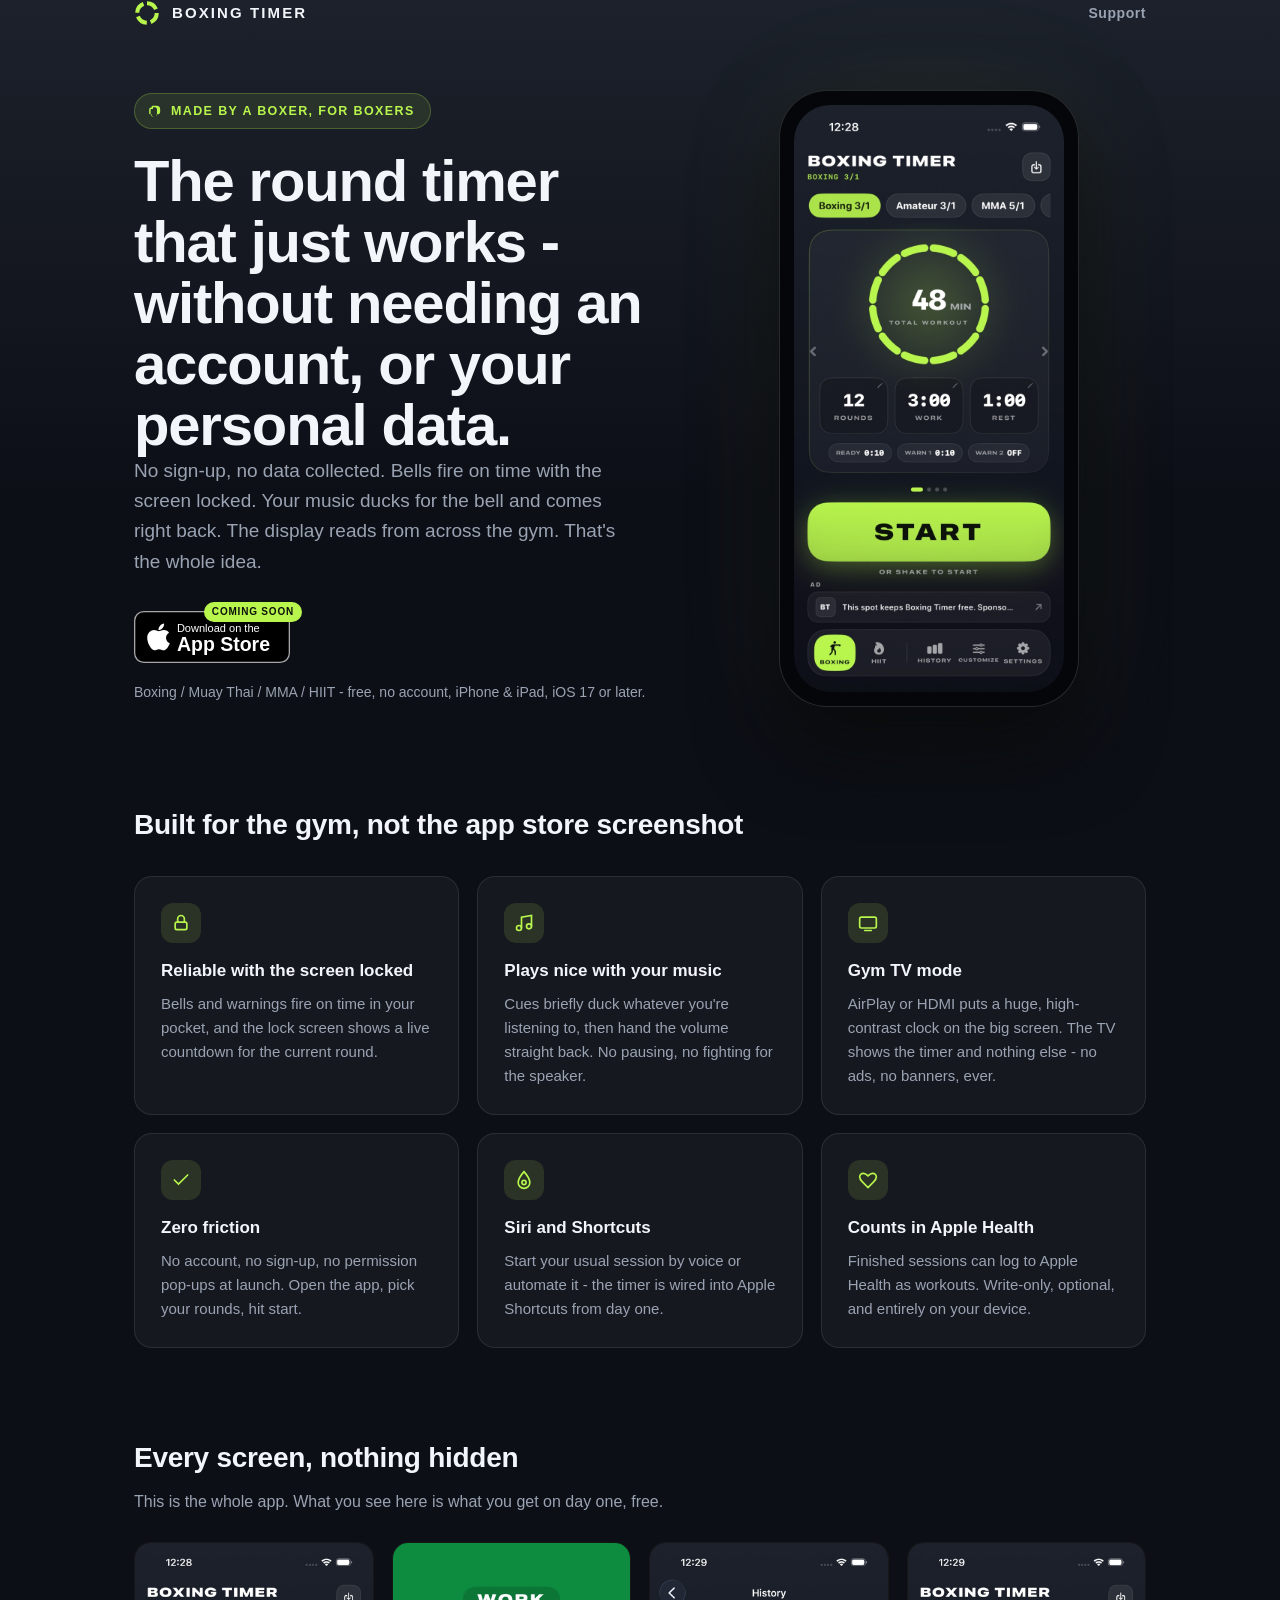
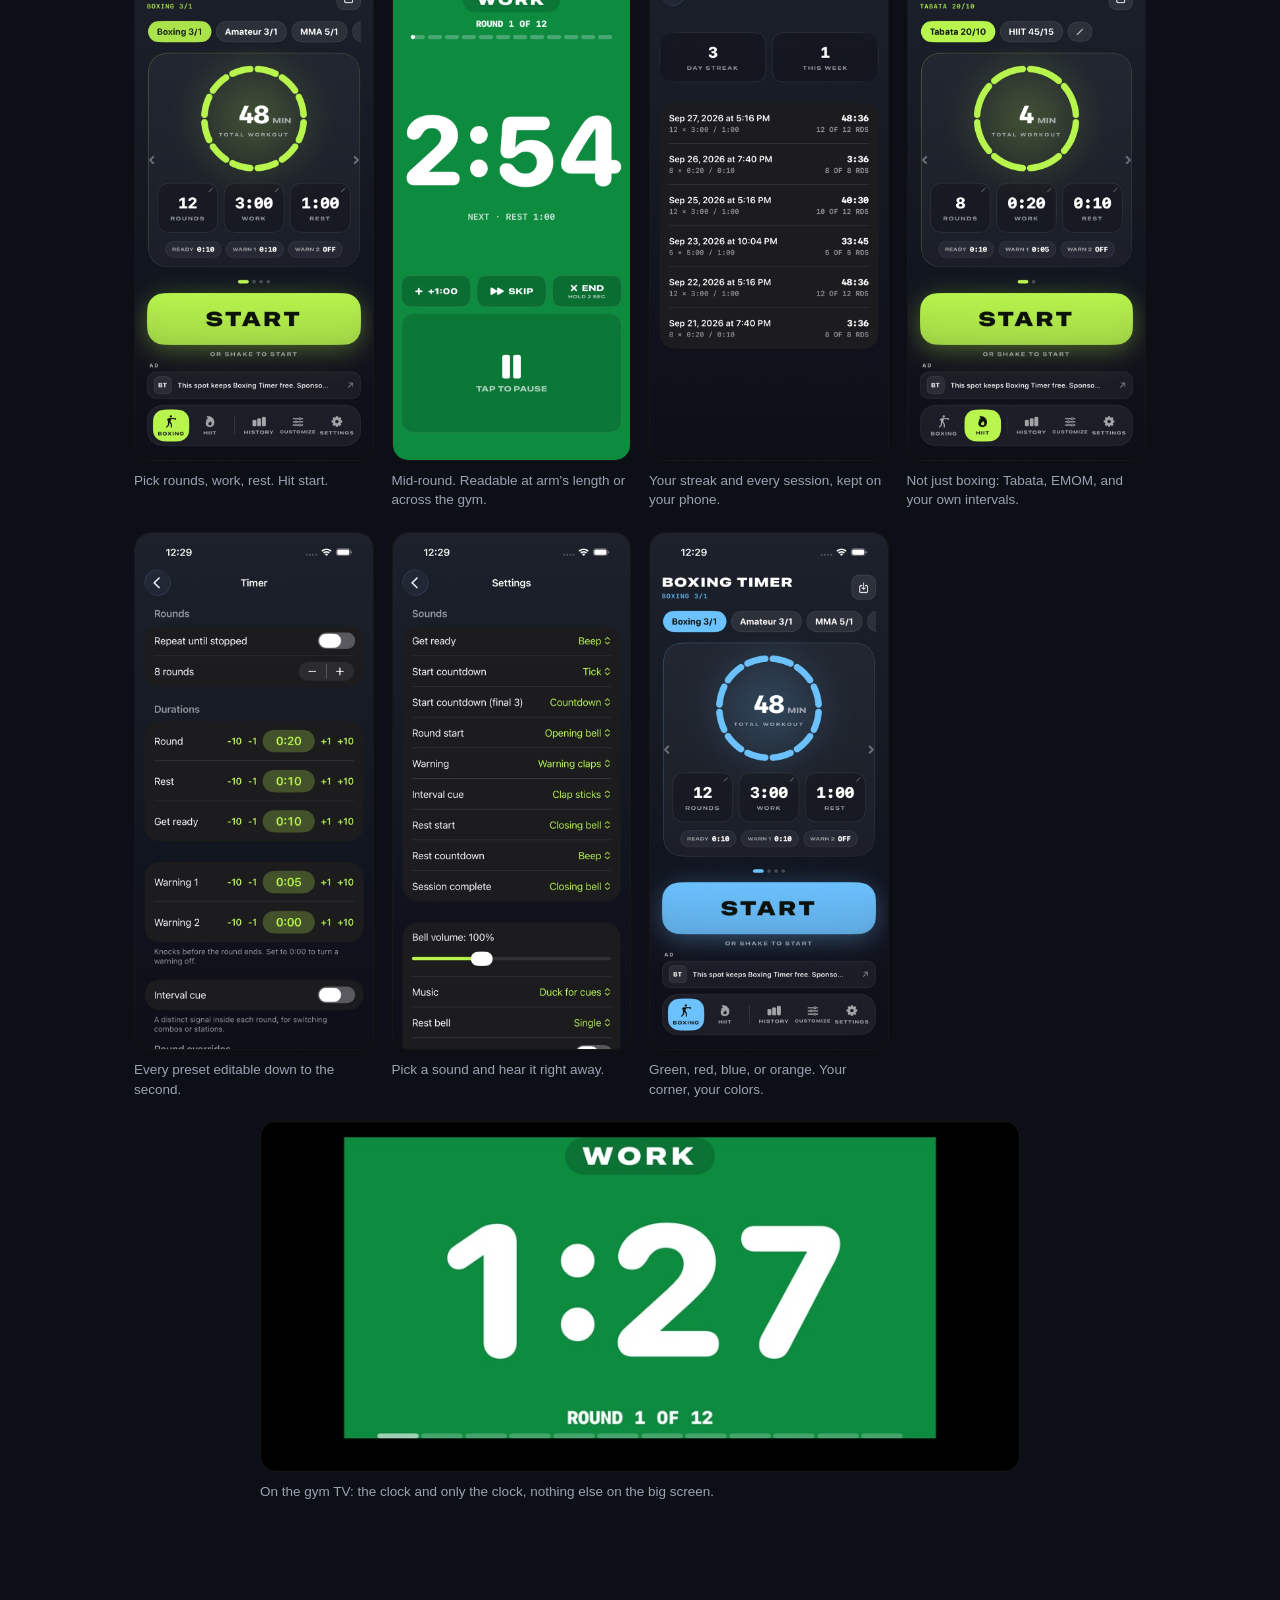
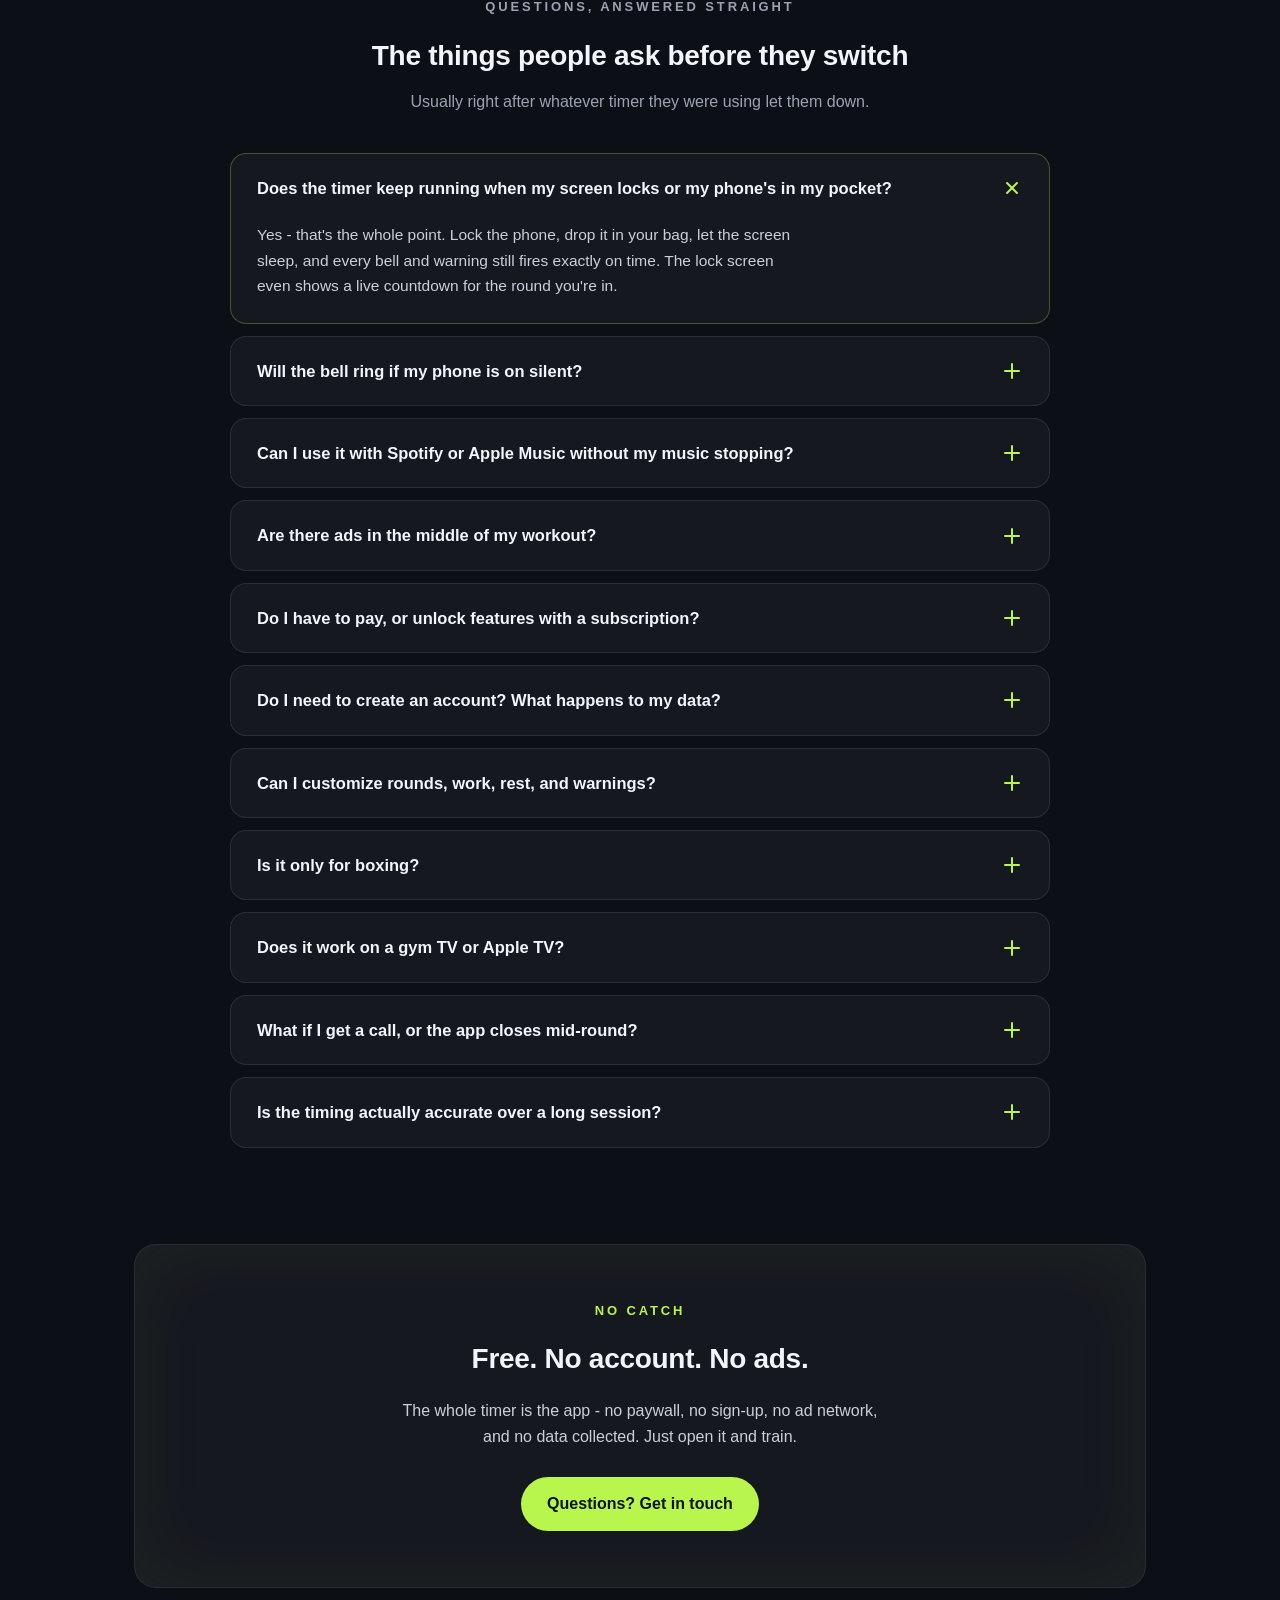
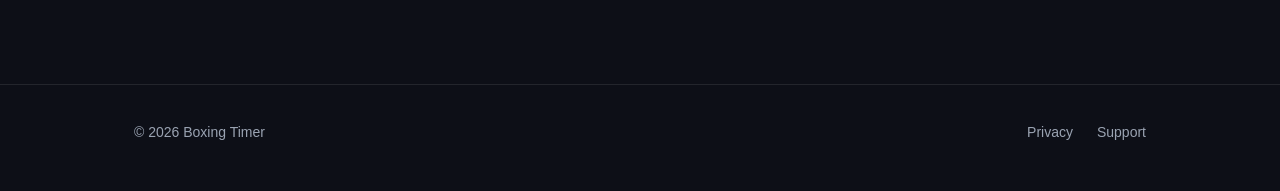
==== commit ccbabd99: "Remove sponsor content and state the app makes no network calls The app ships with no sponsor slot a" ====
--- a/index.html
+++ b/index.html
@@ -94,7 +94,6 @@
     </a>
     <div class="nav-links">
       <a href="/support/">Support</a>
-      <a href="/sponsor/">Sponsor</a>
     </div>
   </nav>
 </header>
@@ -118,7 +117,6 @@
           </svg>
           <span class="soon-tag">COMING SOON</span>
         </span>
-        <a class="btn btn-ghost" href="/sponsor/">Sponsor the app</a>
       </div>
       <p class="hero-note">Boxing / Muay Thai / MMA / HIIT - free, no account, iPhone &amp; iPad, iOS 17 or later.</p>
     </div>
@@ -145,7 +143,7 @@
       <div class="card">
         <div class="glyph"><svg width="20" height="20" viewBox="0 0 24 24" fill="none" stroke="#b8f54d" stroke-width="2" stroke-linecap="round"><rect x="2" y="5" width="20" height="13" rx="2"/><path d="M8 21h8"/></svg></div>
         <h3>Gym TV mode</h3>
-        <p>AirPlay or HDMI puts a huge, high-contrast clock on the big screen. The TV shows the timer and nothing else. No sponsor card up there, no banners, ever.</p>
+        <p>AirPlay or HDMI puts a huge, high-contrast clock on the big screen. The TV shows the timer and nothing else - no ads, no banners, ever.</p>
       </div>
       <div class="card">
         <div class="glyph"><svg width="20" height="20" viewBox="0 0 24 24" fill="none" stroke="#b8f54d" stroke-width="2" stroke-linecap="round"><path d="M20 6 9 17l-5-5"/></svg></div>
@@ -199,7 +197,7 @@
       </figure>
       <figure class="wide">
         <img src="/assets/screenshots/tv.jpg" alt="The gym TV scene: a large green work round countdown">
-        <figcaption>On the gym TV: the clock and only the clock. The sponsor card never leaves the phone.</figcaption>
+        <figcaption>On the gym TV: the clock and only the clock, nothing else on the big screen.</figcaption>
       </figure>
     </div>
   </section>
@@ -225,7 +223,7 @@
       </details>
       <details class="faq-item">
         <summary>Are there ads in the middle of my workout?<span class="plus" aria-hidden="true"></span></summary>
-        <div class="answer">Never. There is no ad network in the app. A single sponsor card sits quietly on the home screen - never mid-round, never on the gym TV, never a pop-up you have to dismiss. That one card is the whole business model.</div>
+        <div class="answer">Never. No ads, no ad network, no sponsors, no pop-ups - nothing. The app is free and the timer is the entire app, with no interruptions of any kind.</div>
       </details>
       <details class="faq-item">
         <summary>Do I have to pay, or unlock features with a subscription?<span class="plus" aria-hidden="true"></span></summary>
@@ -259,10 +257,10 @@
   </section>
 
   <section class="cta-band">
-    <p class="kicker">Sponsorship</p>
-    <h2>One brand. Every round.</h2>
-    <p>Boxing Timer stays free because a single sponsor backs it - one clean card on the home screen, seen at the start of every session by people who train. No ad network, no tracking, full exclusivity.</p>
-    <a class="btn btn-primary" href="/sponsor/">Become the sponsor</a>
+    <p class="kicker">No catch</p>
+    <h2>Free. No account. No ads.</h2>
+    <p>The whole timer is the app - no paywall, no sign-up, no ad network, and no data collected. Just open it and train.</p>
+    <a class="btn btn-primary" href="/support/">Questions? Get in touch</a>
   </section>
 </main>
 
@@ -272,7 +270,6 @@
     <div class="foot-links">
       <a href="/privacy/">Privacy</a>
       <a href="/support/">Support</a>
-      <a href="/sponsor/">Sponsor</a>
     </div>
   </div>
 </footer>
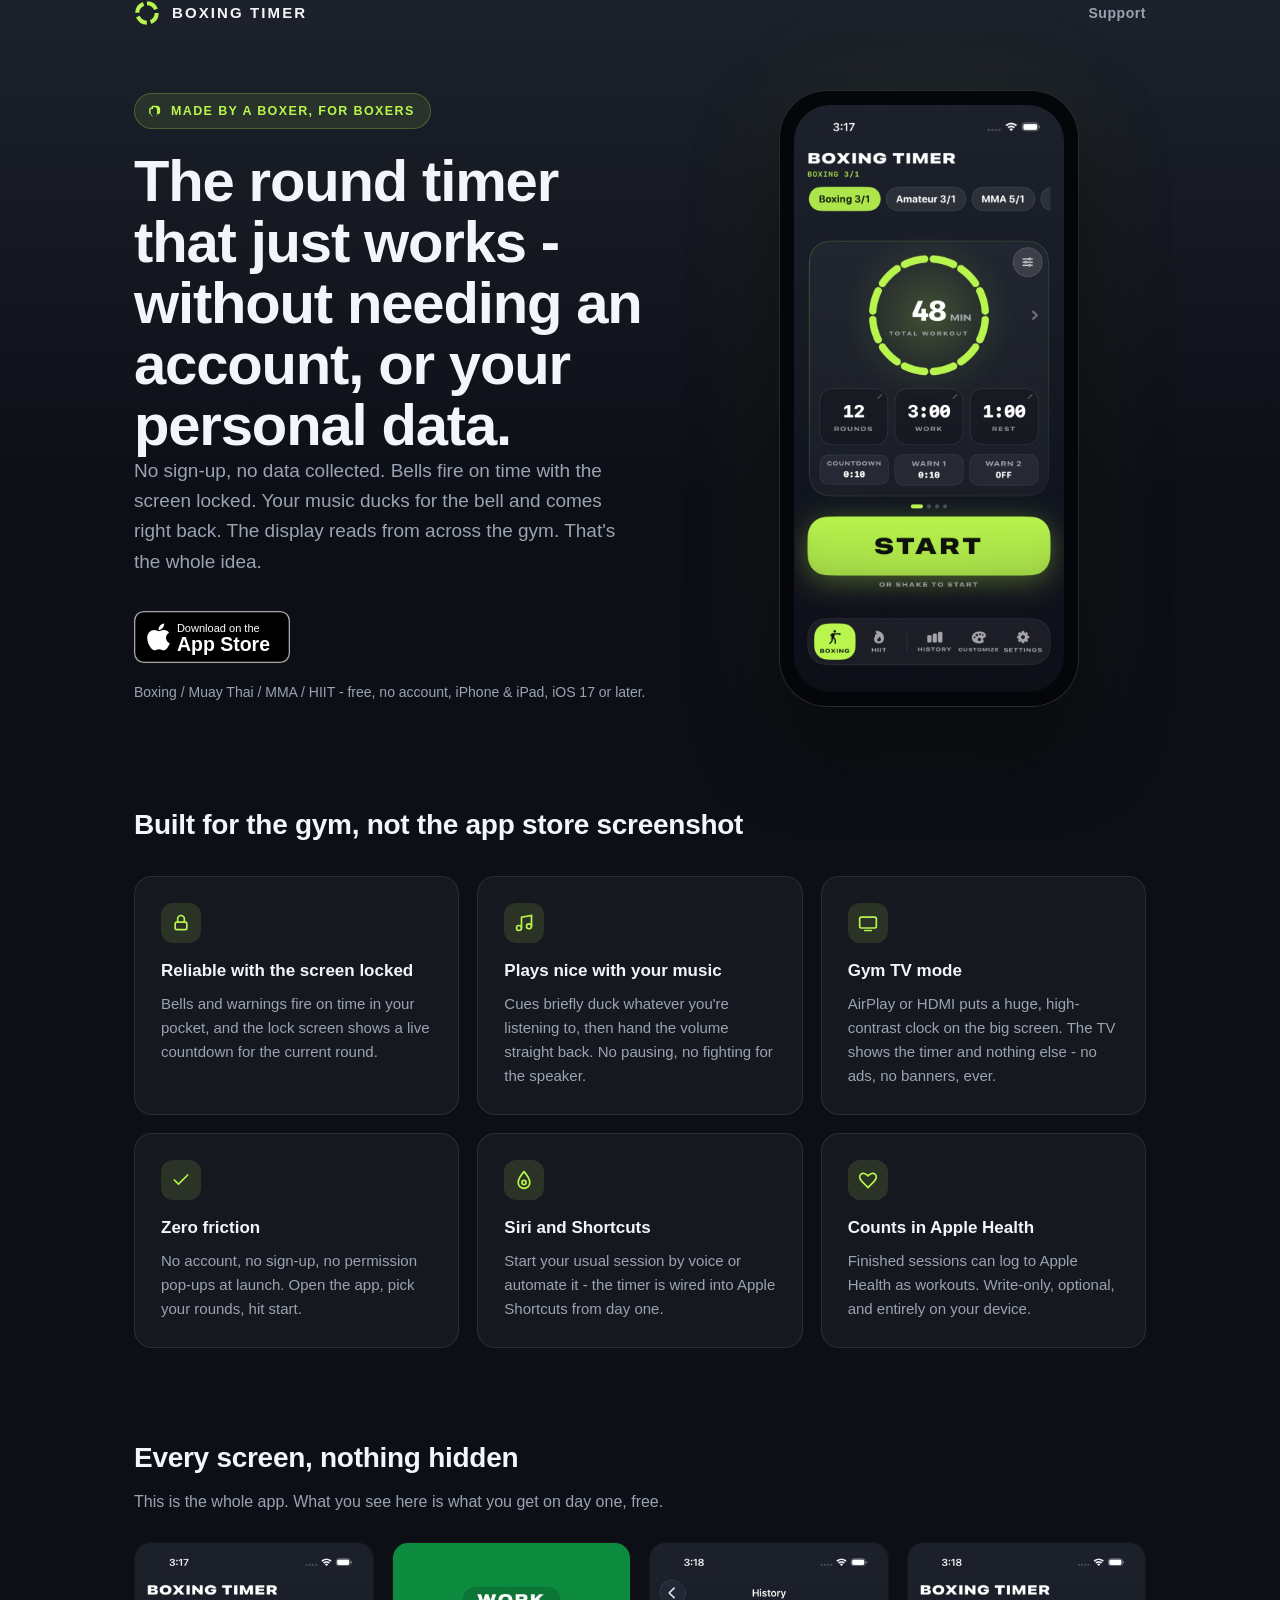
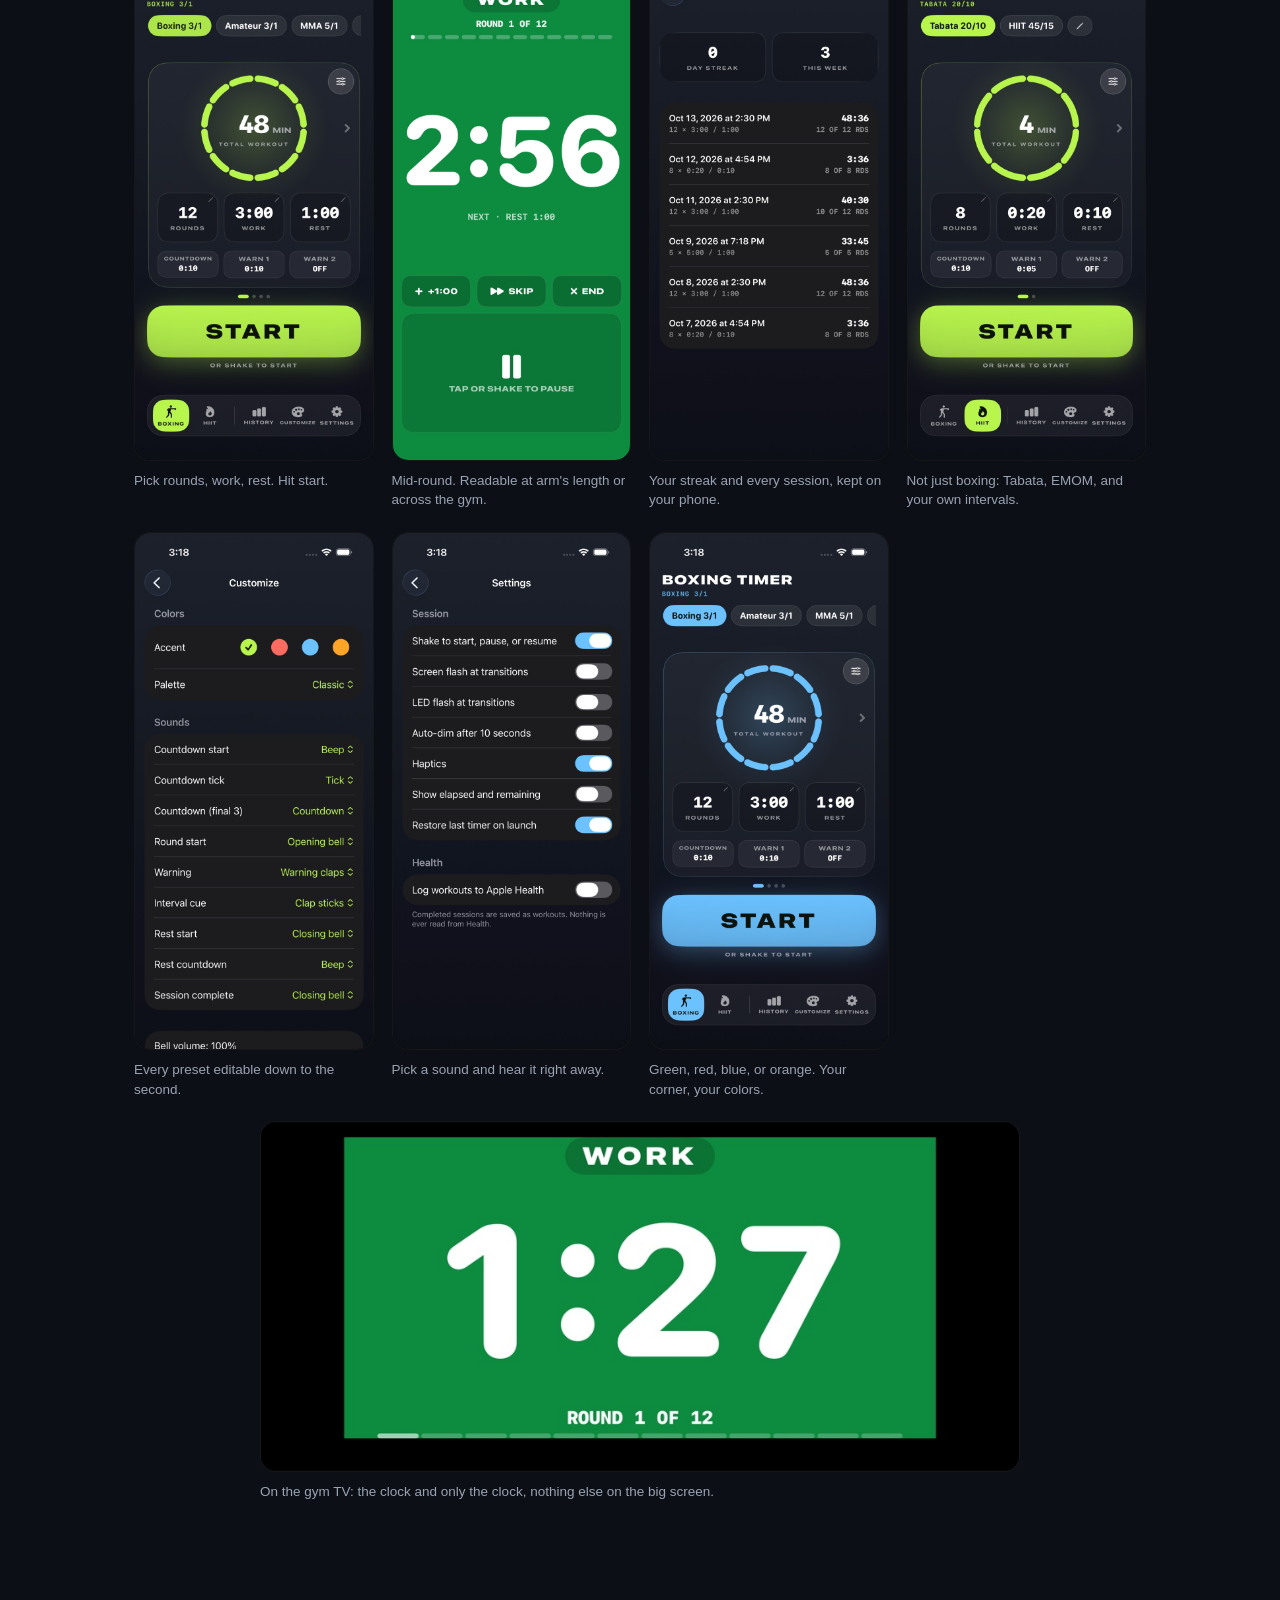
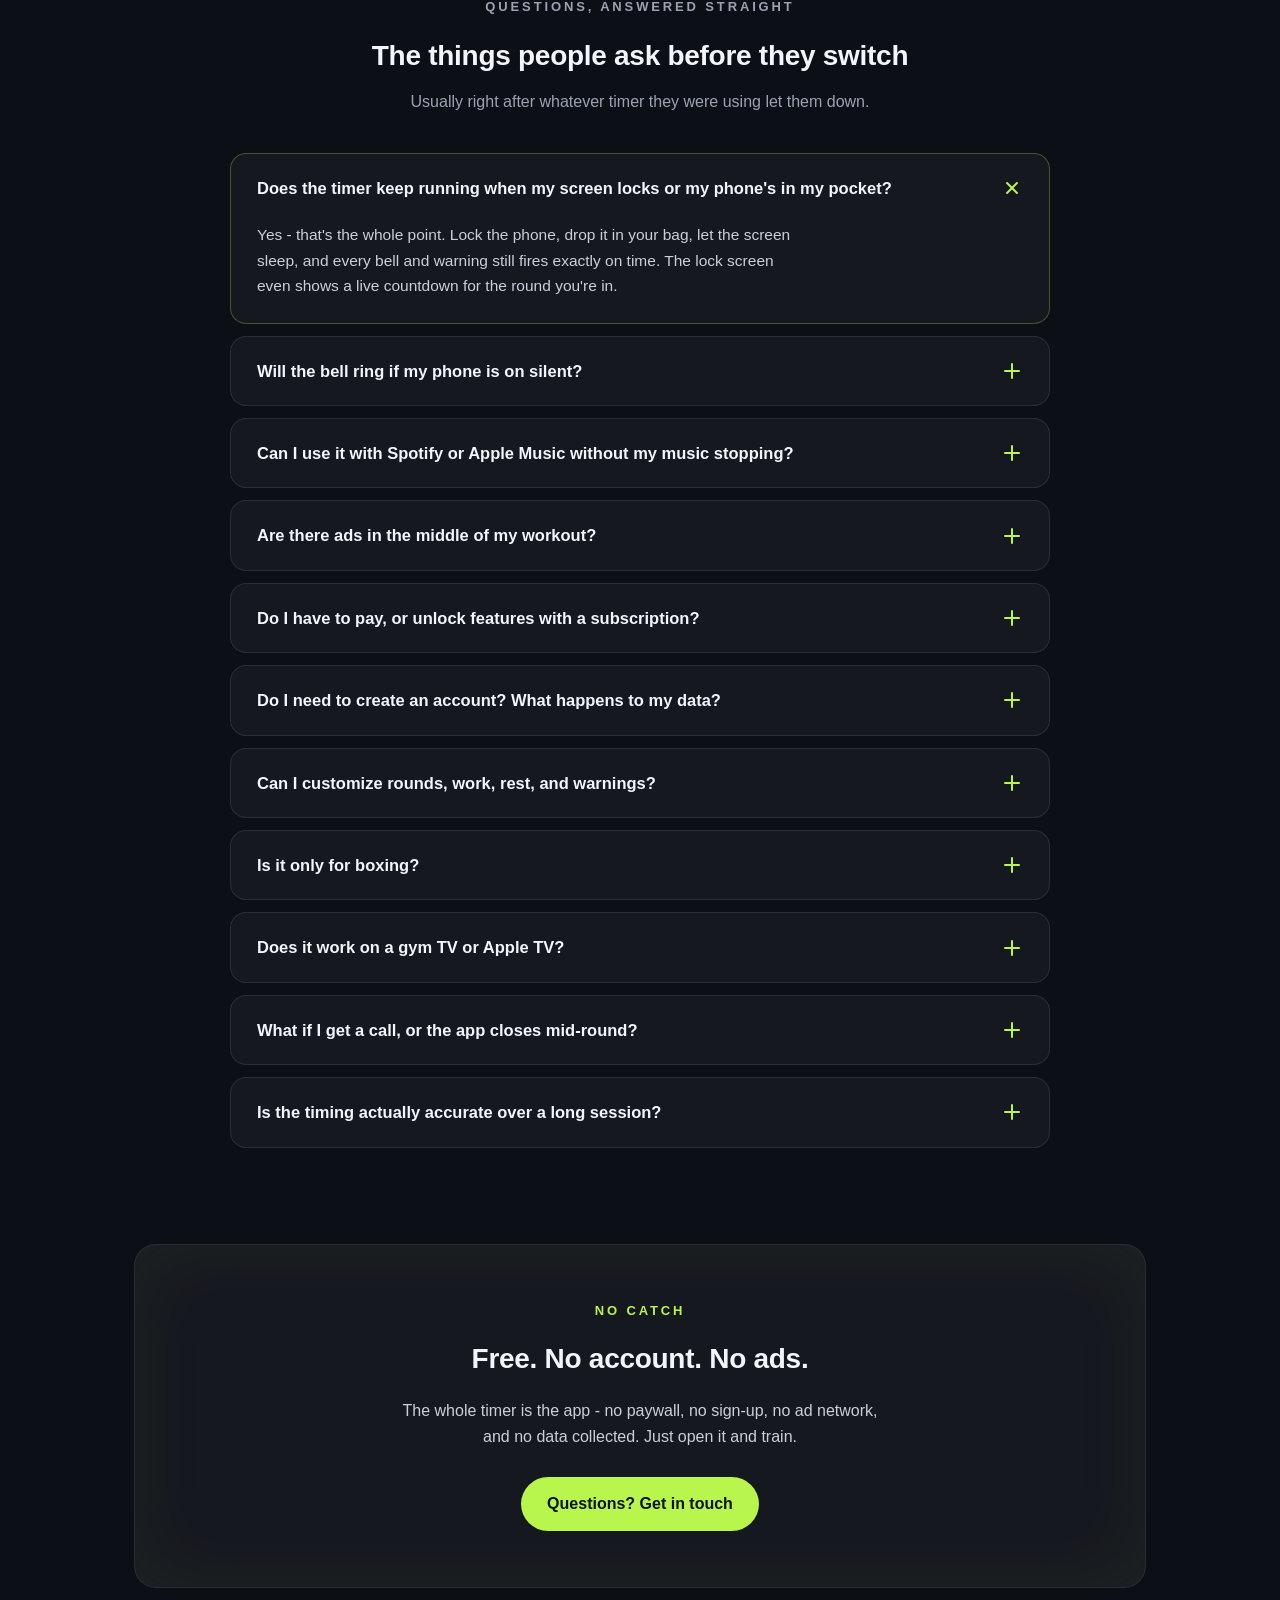
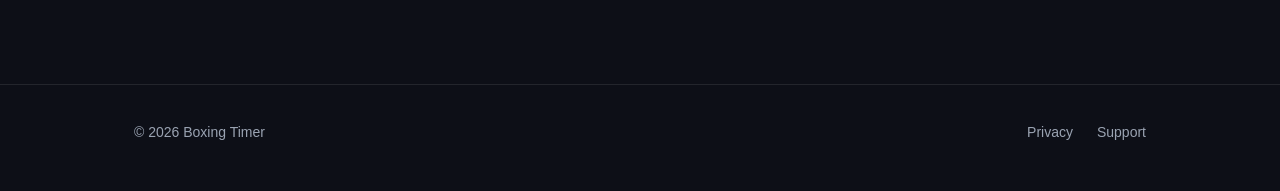
==== commit d830b96b: "Link the App Store listing and refresh screenshots for 1.0.1 The badge now links to the live listing" ====
--- a/index.html
+++ b/index.html
@@ -23,9 +23,9 @@
     box-shadow: 0 40px 80px rgba(0,0,0,0.55), 0 0 120px rgba(184,245,77,0.07);
   }
   .screen-img { display: block; width: 100%; height: auto; border-radius: 36px; }
-  .appstore-badge { position: relative; display: inline-flex; align-items: center; }
+  .appstore-badge { position: relative; display: inline-flex; align-items: center; transition: opacity 0.15s ease; }
+  .appstore-badge:hover { opacity: 0.85; }
   .appstore-badge .badge-svg { height: 52px; width: auto; display: block; }
-  .appstore-badge .soon-tag { position: absolute; top: -9px; right: -12px; background: var(--accent); color: var(--accent-ink); font-size: 10px; font-weight: 800; letter-spacing: 0.08em; padding: 2px 8px; border-radius: 999px; }
   .eyebrow-badge {
     display: inline-flex; align-items: center; gap: 8px;
     padding: 7px 15px 7px 11px; border-radius: 999px; margin-bottom: 22px;
@@ -108,15 +108,14 @@
       <h1>The round timer that just works - without needing an account, or your personal data.</h1>
       <p class="lede">No sign-up, no data collected. Bells fire on time with the screen locked. Your music ducks for the bell and comes right back. The display reads from across the gym. That's the whole idea.</p>
       <div class="hero-cta">
-        <span class="appstore-badge">
-          <svg class="badge-svg" viewBox="0 0 120 40" role="img" aria-label="Download on the App Store - coming soon">
+        <a class="appstore-badge" href="https://apps.apple.com/app/boxing-timer-round-timer/id6817088693">
+          <svg class="badge-svg" viewBox="0 0 120 40" role="img" aria-label="Download on the App Store">
             <rect x="0.5" y="0.5" width="119" height="39" rx="7" fill="#000" stroke="#a6a6a6"/>
             <path fill="#fff" transform="translate(10,8.2) scale(0.046)" d="M318.7 268.7c-.2-36.7 16.4-64.4 50-84.8-18.8-26.9-47.2-41.7-84.7-44.6-35.5-2.9-74.3 20.7-88.5 20.7-15 0-49.4-19.7-76.4-19.7C63.3 141.2 4 184.8 4 273.5q0 39.3 14.4 81.2c12.8 36.7 59 126.7 107.2 125.2 25.2-.6 43-17.9 75.8-17.9 31.8 0 48.3 17.9 76.4 17.9 48.6-.7 90.4-82.5 102.6-119.3-65.2-30.7-61.7-90-61.7-91.9zm-56.6-164.2c27.3-32.4 24.8-61.9 24-72.5-24.1 1.4-52 16.4-67.9 34.9-17.5 19.8-27.8 44.3-25.6 71.9 26.1 2 49.9-11.4 69.5-34.3z"/>
             <text x="33" y="16" fill="#fff" font-size="8.5" font-family="-apple-system, BlinkMacSystemFont, 'Segoe UI', Roboto, sans-serif">Download on the</text>
             <text x="33" y="31" fill="#fff" font-size="15" font-weight="600" font-family="-apple-system, BlinkMacSystemFont, 'Segoe UI', Roboto, sans-serif">App Store</text>
           </svg>
-          <span class="soon-tag">COMING SOON</span>
-        </span>
+        </a>
       </div>
       <p class="hero-note">Boxing / Muay Thai / MMA / HIIT - free, no account, iPhone &amp; iPad, iOS 17 or later.</p>
     </div>
@@ -184,7 +183,7 @@
         <figcaption>Not just boxing: Tabata, EMOM, and your own intervals.</figcaption>
       </figure>
       <figure>
-        <img src="/assets/screenshots/customize.jpg" alt="Customize screen for editing presets">
+        <img src="/assets/screenshots/customize.jpg" alt="Customize screen with accent colors and sound choices for every cue">
         <figcaption>Every preset editable down to the second.</figcaption>
       </figure>
       <figure>
